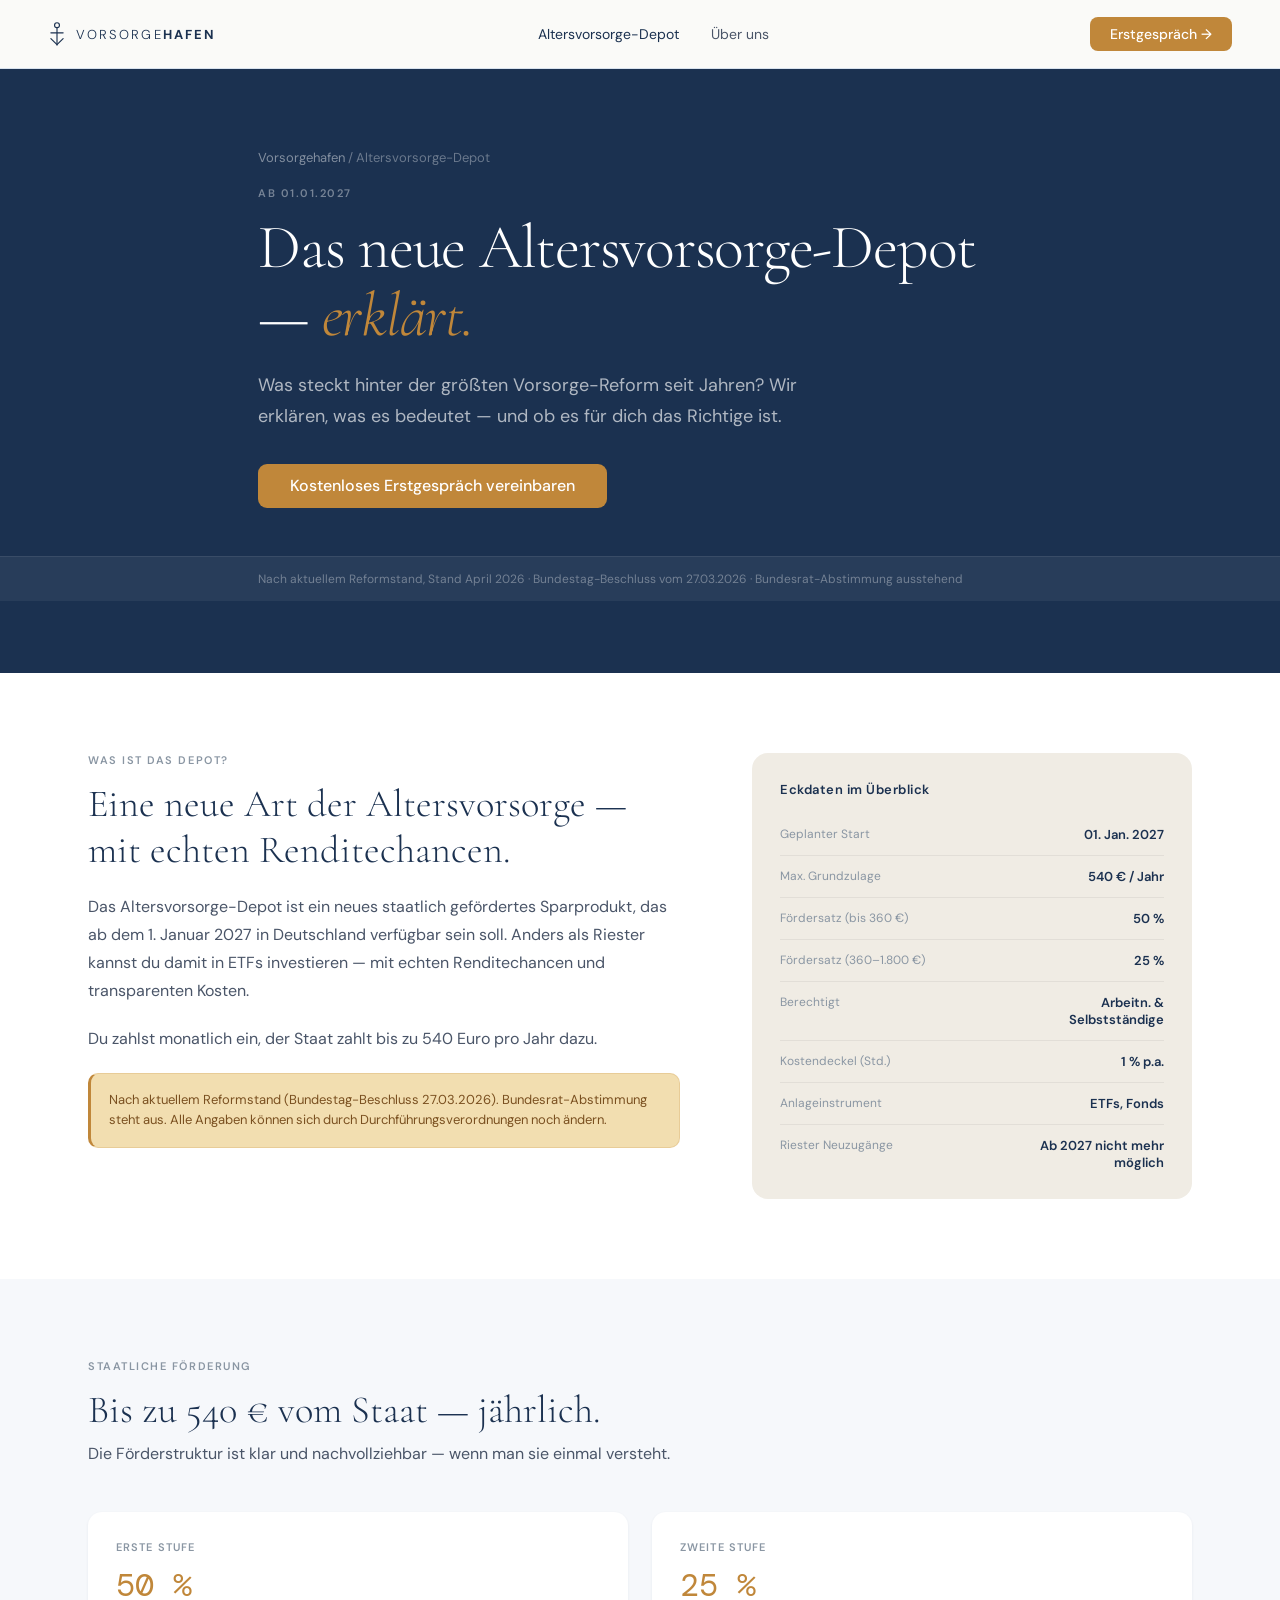
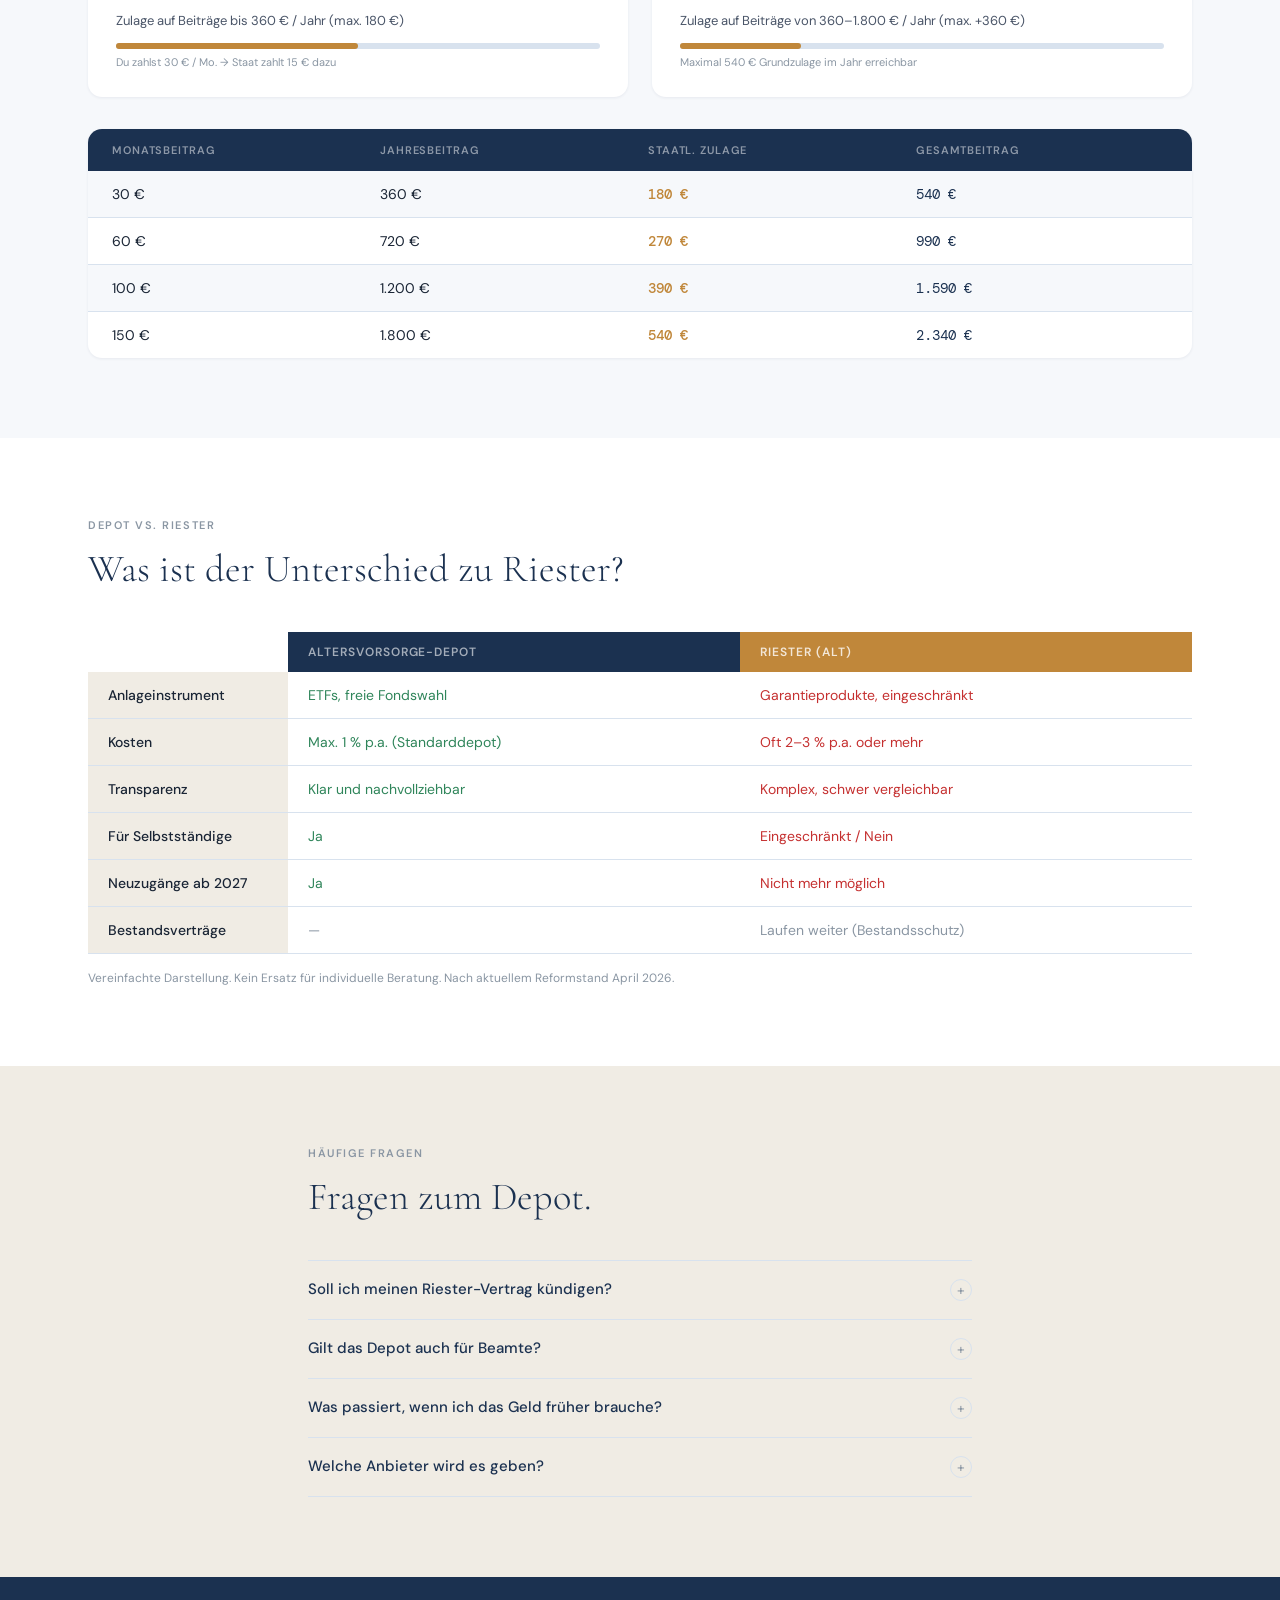
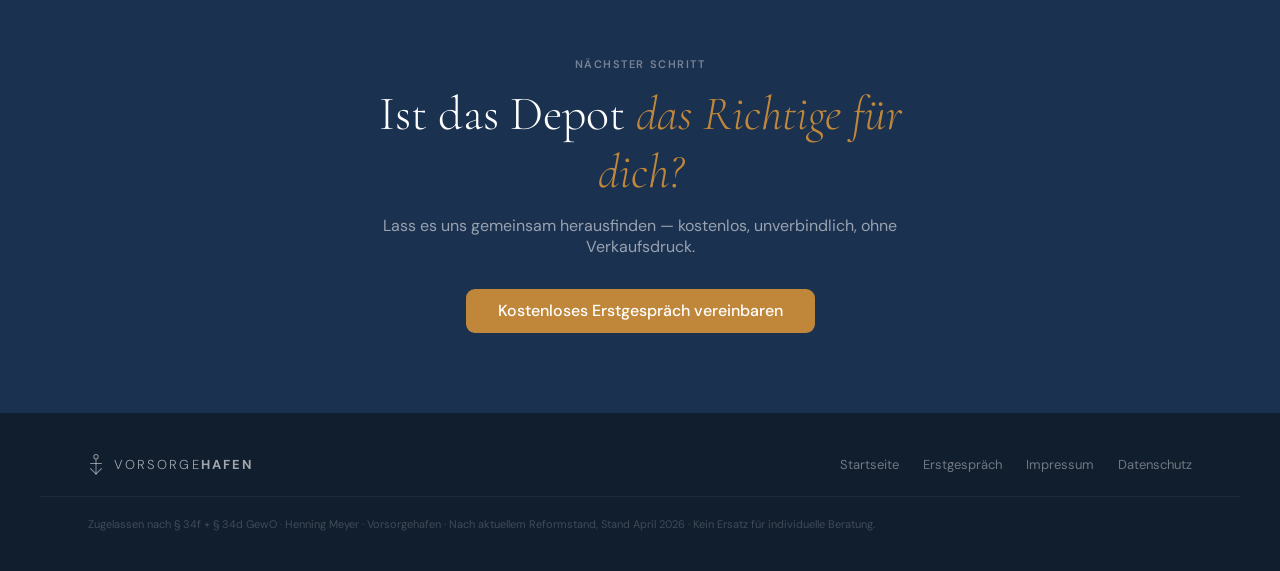
==== website/altersvorsorge-depot.html @ 46eb7537 "Initial commit: Vorsorgehafen Design System & Website Enthält Design Tokens (CSS), Marken-Assets, st" ====
<!DOCTYPE html>
<html lang="de">
<head>
<meta charset="UTF-8">
<meta name="viewport" content="width=device-width, initial-scale=1.0">
<title>Das Altersvorsorge-Depot erklärt — Vorsorgehafen</title>
<link rel="preconnect" href="https://fonts.googleapis.com">
<link href="https://fonts.googleapis.com/css2?family=Cormorant+Garamond:ital,wght@0,300;0,400;0,500;1,300;1,400&family=DM+Sans:wght@300;400;500;600&family=DM+Mono:wght@400;500&display=swap" rel="stylesheet">
<style>
:root {
  --navy:#1B3150; --navy-mid:#24456B; --amber:#C0873A; --amber-dark:#9A6A28;
  --amber-light:#F2DEB0; --nebel:#F6F8FB; --sand:#F0ECE4; --cream:#FAFAF8;
  --white:#FFFFFF; --border:#D8E2EE; --watt:#D6E4F0; --watt-lt:#EBF4FB;
  --fg1:#1A2535; --fg2:#4A5568; --fg3:#8A96A3;
  --success:#2F855A; --success-lt:#C6F6D5;
  --serif:'Cormorant Garamond',Georgia,serif;
  --sans:'DM Sans',system-ui,sans-serif;
  --mono:'DM Mono',monospace;
  --ease:cubic-bezier(0.25,0.46,0.45,0.94);
}
*,*::before,*::after{box-sizing:border-box;margin:0;padding:0;}
html{scroll-behavior:smooth;}
body{font-family:var(--sans);color:var(--fg1);background:var(--cream);-webkit-font-smoothing:antialiased;}
a{color:inherit;text-decoration:none;}
.logo{display:flex;align-items:center;gap:10px;color:var(--navy);flex-shrink:0;}
.logo-text{font-family:var(--sans);font-size:13px;letter-spacing:0.16em;text-transform:uppercase;color:var(--navy);line-height:1;}
.logo-light{font-weight:300;}.logo-bold{font-weight:700;}
nav{position:sticky;top:0;z-index:100;background:rgba(250,250,248,0.93);backdrop-filter:blur(12px);border-bottom:1px solid var(--border);padding:0 48px;}
.nav-inner{max-width:1200px;margin:0 auto;height:68px;display:flex;align-items:center;justify-content:space-between;}
.nav-links{display:flex;align-items:center;gap:32px;}
.nav-links a{font-size:14px;color:var(--fg2);transition:color 200ms;}
.nav-links a:hover,.nav-links a.active{color:var(--navy);}
.btn{display:inline-flex;align-items:center;gap:7px;font-family:var(--sans);font-weight:500;border-radius:8px;border:none;cursor:pointer;transition:all 200ms;line-height:1;text-decoration:none;}
.btn-amber{background:var(--amber);color:white;padding:10px 20px;font-size:14px;}
.btn-amber:hover{background:var(--amber-dark);}
.btn-navy{background:var(--navy);color:white;padding:12px 28px;font-size:15px;}
.btn-navy:hover{background:var(--navy-mid);}
.btn-lg{padding:14px 32px;font-size:16px;border-radius:9px;}
.container{max-width:1200px;margin:0 auto;padding:0 48px;}
.section-label{font-size:11px;font-weight:600;letter-spacing:0.14em;text-transform:uppercase;color:var(--fg3);margin-bottom:14px;}
.section-label.on-dark{color:rgba(255,255,255,0.4);}

/* ── HERO ── */
.page-hero{background:var(--navy);padding:80px 0 72px;}
.page-hero .container{max-width:860px;}
.page-hero .breadcrumb{font-size:13px;color:rgba(255,255,255,0.35);margin-bottom:20px;}
.page-hero .breadcrumb a{color:rgba(255,255,255,0.45);}
.page-hero h1{font-family:var(--serif);font-size:clamp(36px,5vw,62px);font-weight:300;line-height:1.1;letter-spacing:-0.02em;color:white;margin-bottom:20px;}
.page-hero h1 em{font-style:italic;color:var(--amber);}
.page-hero .lead{font-size:18px;line-height:1.7;color:rgba(255,255,255,0.65);max-width:600px;margin-bottom:32px;}
.disclaimer-bar{background:rgba(255,255,255,0.06);border-top:1px solid rgba(255,255,255,0.08);padding:14px 0;margin-top:48px;}
.disclaimer-bar .container{font-size:12px;color:rgba(255,255,255,0.35);}

/* ── WAS IST ── */
.was-ist{background:var(--white);padding:80px 0;}
.wi-inner{max-width:1200px;margin:0 auto;padding:0 48px;display:grid;grid-template-columns:1fr 440px;gap:72px;align-items:start;}
.wi-inner h2{font-family:var(--serif);font-size:clamp(28px,3vw,42px);font-weight:300;color:var(--navy);margin-bottom:20px;}
.wi-text{font-size:16px;line-height:1.75;color:var(--fg2);margin-bottom:20px;}

/* Info box */
.info-box{background:var(--amber-light);border:1px solid rgba(192,135,58,0.2);border-left:3px solid var(--amber);border-radius:10px;padding:16px 18px;font-size:13px;color:#7A5020;line-height:1.6;}

/* Sidebar card */
.sidebar-card{background:var(--sand);border-radius:16px;padding:28px;}
.sc-title{font-size:13px;font-weight:600;color:var(--navy);margin-bottom:16px;letter-spacing:0.04em;}
.sc-row{display:flex;justify-content:space-between;align-items:flex-start;padding:12px 0;border-bottom:1px solid rgba(0,0,0,0.06);}
.sc-row:last-child{border-bottom:none;padding-bottom:0;}
.sc-key{font-size:12px;color:var(--fg3);}
.sc-val{font-size:13px;font-weight:600;color:var(--navy);text-align:right;max-width:160px;}

/* ── FÖRDERUNG ── */
.foerderung{background:var(--nebel);padding:80px 0;}
.foe-inner{max-width:1200px;margin:0 auto;padding:0 48px;}
.foe-inner h2{font-family:var(--serif);font-size:clamp(28px,3vw,42px);font-weight:300;color:var(--navy);margin-bottom:10px;}
.foe-sub{font-size:16px;color:var(--fg2);margin-bottom:48px;}
.foe-grid{display:grid;grid-template-columns:1fr 1fr;gap:24px;margin-bottom:32px;}
.foe-card{background:white;border-radius:14px;padding:28px;box-shadow:0 1px 3px rgba(27,49,80,0.07);}
.foe-card-top{font-size:11px;font-weight:600;letter-spacing:0.1em;text-transform:uppercase;color:var(--fg3);margin-bottom:10px;}
.foe-card-amount{font-family:var(--mono);font-size:32px;color:var(--amber);margin-bottom:6px;}
.foe-card-label{font-size:13px;color:var(--fg2);margin-bottom:14px;}
.foe-bar-bg{height:6px;background:var(--border);border-radius:999px;margin-bottom:6px;}
.foe-bar-fill{height:100%;border-radius:999px;background:var(--amber);}
.foe-bar-label{font-size:11px;color:var(--fg3);}

/* Example table */
.example-table{background:white;border-radius:14px;overflow:hidden;box-shadow:0 1px 3px rgba(27,49,80,0.07);}
.et-head{display:grid;grid-template-columns:1fr 1fr 1fr 1fr;background:var(--navy);padding:14px 24px;gap:16px;}
.et-head span{font-size:11px;font-weight:600;letter-spacing:0.08em;text-transform:uppercase;color:rgba(255,255,255,0.5);}
.et-row{display:grid;grid-template-columns:1fr 1fr 1fr 1fr;padding:14px 24px;gap:16px;border-bottom:1px solid var(--border);}
.et-row:last-child{border-bottom:none;}
.et-row:nth-child(even){background:var(--nebel);}
.et-row span{font-size:14px;color:var(--fg1);}
.et-row span.mono{font-family:var(--mono);color:var(--navy);}
.et-row span.amber{font-family:var(--mono);color:var(--amber);font-weight:500;}

/* ── VERGLEICH RIESTER ── */
.vergleich{background:var(--white);padding:80px 0;}
.ver-inner{max-width:1200px;margin:0 auto;padding:0 48px;}
.ver-inner h2{font-family:var(--serif);font-size:clamp(28px,3vw,42px);font-weight:300;color:var(--navy);margin-bottom:40px;}
.ver-table{display:grid;grid-template-columns:200px 1fr 1fr;gap:0;}
.ver-head{font-size:12px;font-weight:600;letter-spacing:0.08em;text-transform:uppercase;padding:12px 20px;background:var(--navy);color:rgba(255,255,255,0.6);}
.ver-head:first-child{background:transparent;}
.ver-head.amber{background:var(--amber);color:rgba(255,255,255,0.8);}
.ver-cell{padding:14px 20px;border-bottom:1px solid var(--border);font-size:14px;color:var(--fg2);display:flex;align-items:center;}
.ver-cell.label{font-weight:500;color:var(--fg1);background:var(--sand);}
.ver-cell.good{color:var(--success);}
.ver-cell.neutral{color:var(--fg3);}
.ver-cell.bad{color:#C53030;}

/* ── FAQ ── */
.faq{background:var(--sand);padding:80px 0;}
.faq-inner{max-width:760px;margin:0 auto;padding:0 48px;}
.faq-inner h2{font-family:var(--serif);font-size:clamp(28px,3vw,42px);font-weight:300;color:var(--navy);margin-bottom:40px;}
.faq-list{display:flex;flex-direction:column;border-top:1px solid var(--border);}
.faq-item{border-bottom:1px solid var(--border);}
.faq-q{display:flex;justify-content:space-between;align-items:center;padding:18px 0;cursor:pointer;gap:16px;}
.faq-q span{font-size:15px;font-weight:500;color:var(--navy);line-height:1.4;}
.faq-icon{width:22px;height:22px;border-radius:50%;border:1.5px solid var(--border);flex-shrink:0;display:flex;align-items:center;justify-content:center;transition:all 200ms;color:var(--fg3);font-size:14px;}
.faq-item.open .faq-icon{background:var(--navy);border-color:var(--navy);color:white;transform:rotate(45deg);}
.faq-a{overflow:hidden;max-height:0;transition:max-height 350ms var(--ease);}
.faq-a-inner{padding-bottom:18px;font-size:14px;line-height:1.7;color:var(--fg2);}
.faq-item.open .faq-a{max-height:300px;}

/* ── CTA ── */
.cta-section{background:var(--navy);padding:80px 0;text-align:center;}
.cta-section h2{font-family:var(--serif);font-size:clamp(28px,4vw,48px);font-weight:300;color:white;margin-bottom:14px;}
.cta-section h2 em{font-style:italic;color:var(--amber);}
.cta-section p{font-size:16px;color:rgba(255,255,255,0.55);margin-bottom:32px;}

/* ── FOOTER ── */
footer{background:#111E2E;padding:40px 0;}
.footer-inner{max-width:1200px;margin:0 auto;padding:0 48px;display:flex;justify-content:space-between;align-items:center;}
.footer-links{display:flex;gap:24px;}
.footer-links a{font-size:13px;color:rgba(255,255,255,0.4);transition:color 200ms;}
.footer-links a:hover{color:rgba(255,255,255,0.7);}
.footer-legal{font-size:11px;color:rgba(255,255,255,0.2);margin-top:20px;border-top:1px solid rgba(255,255,255,0.06);padding-top:20px;max-width:1200px;margin:20px auto 0;padding-left:48px;padding-right:48px;}
</style>
</head>
<body>

<nav>
  <div class="nav-inner">
    <a href="index.html" class="logo">
      <svg width="18" height="26" viewBox="0 0 22 34" fill="none">
        <circle cx="11" cy="5.5" r="3.2" stroke="currentColor" stroke-width="1.5"/>
        <line x1="11" y1="8.7" x2="11" y2="32" stroke="currentColor" stroke-width="1.5"/>
        <path d="M3 23 L11 31 L19 23" stroke="currentColor" stroke-width="1.5" stroke-linecap="round" stroke-linejoin="round"/>
        <line x1="3" y1="15.5" x2="19" y2="15.5" stroke="currentColor" stroke-width="1.5" stroke-linecap="round"/>
      </svg>
      <span class="logo-text"><span class="logo-light">Vorsorge</span><span class="logo-bold">hafen</span></span>
    </a>
    <div class="nav-links">
      <a href="altersvorsorge-depot.html" class="active">Altersvorsorge-Depot</a>
      <a href="#">Über uns</a>
    </div>
    <a href="erstgespraech.html" class="btn btn-amber">Erstgespräch →</a>
  </div>
</nav>

<section class="page-hero">
  <div class="container">
    <div class="breadcrumb"><a href="index.html">Vorsorgehafen</a> / Altersvorsorge-Depot</div>
    <div class="section-label on-dark">Ab 01.01.2027</div>
    <h1>Das neue Altersvorsorge-Depot — <em>erklärt.</em></h1>
    <p class="lead">Was steckt hinter der größten Vorsorge-Reform seit Jahren? Wir erklären, was es bedeutet — und ob es für dich das Richtige ist.</p>
    <a href="erstgespraech.html" class="btn btn-amber btn-lg">Kostenloses Erstgespräch vereinbaren</a>
  </div>
  <div class="disclaimer-bar">
    <div class="container">Nach aktuellem Reformstand, Stand April 2026 · Bundestag-Beschluss vom 27.03.2026 · Bundesrat-Abstimmung ausstehend</div>
  </div>
</section>

<section class="was-ist">
  <div class="wi-inner">
    <div>
      <div class="section-label">Was ist das Depot?</div>
      <h2>Eine neue Art der Altersvorsorge — mit echten Renditechancen.</h2>
      <p class="wi-text">Das Altersvorsorge-Depot ist ein neues staatlich gefördertes Sparprodukt, das ab dem 1. Januar 2027 in Deutschland verfügbar sein soll. Anders als Riester kannst du damit in ETFs investieren — mit echten Renditechancen und transparenten Kosten.</p>
      <p class="wi-text">Du zahlst monatlich ein, der Staat zahlt bis zu 540 Euro pro Jahr dazu.</p>
      <div class="info-box">Nach aktuellem Reformstand (Bundestag-Beschluss 27.03.2026). Bundesrat-Abstimmung steht aus. Alle Angaben können sich durch Durchführungsverordnungen noch ändern.</div>
    </div>
    <div>
      <div class="sidebar-card">
        <div class="sc-title">Eckdaten im Überblick</div>
        <div class="sc-row"><span class="sc-key">Geplanter Start</span><span class="sc-val">01. Jan. 2027</span></div>
        <div class="sc-row"><span class="sc-key">Max. Grundzulage</span><span class="sc-val">540 € / Jahr</span></div>
        <div class="sc-row"><span class="sc-key">Fördersatz (bis 360 €)</span><span class="sc-val">50 %</span></div>
        <div class="sc-row"><span class="sc-key">Fördersatz (360–1.800 €)</span><span class="sc-val">25 %</span></div>
        <div class="sc-row"><span class="sc-key">Berechtigt</span><span class="sc-val">Arbeitn. & Selbstständige</span></div>
        <div class="sc-row"><span class="sc-key">Kostendeckel (Std.)</span><span class="sc-val">1 % p.a.</span></div>
        <div class="sc-row"><span class="sc-key">Anlageinstrument</span><span class="sc-val">ETFs, Fonds</span></div>
        <div class="sc-row"><span class="sc-key">Riester Neuzugänge</span><span class="sc-val">Ab 2027 nicht mehr möglich</span></div>
      </div>
    </div>
  </div>
</section>

<section class="foerderung">
  <div class="foe-inner">
    <div class="section-label">Staatliche Förderung</div>
    <h2>Bis zu 540 € vom Staat — jährlich.</h2>
    <p class="foe-sub">Die Förderstruktur ist klar und nachvollziehbar — wenn man sie einmal versteht.</p>
    <div class="foe-grid">
      <div class="foe-card">
        <div class="foe-card-top">Erste Stufe</div>
        <div class="foe-card-amount">50 %</div>
        <div class="foe-card-label">Zulage auf Beiträge bis 360 € / Jahr (max. 180 €)</div>
        <div class="foe-bar-bg"><div class="foe-bar-fill" style="width:50%"></div></div>
        <div class="foe-bar-label">Du zahlst 30 € / Mo. → Staat zahlt 15 € dazu</div>
      </div>
      <div class="foe-card">
        <div class="foe-card-top">Zweite Stufe</div>
        <div class="foe-card-amount">25 %</div>
        <div class="foe-card-label">Zulage auf Beiträge von 360–1.800 € / Jahr (max. +360 €)</div>
        <div class="foe-bar-bg"><div class="foe-bar-fill" style="width:25%"></div></div>
        <div class="foe-bar-label">Maximal 540 € Grundzulage im Jahr erreichbar</div>
      </div>
    </div>

    <div class="example-table">
      <div class="et-head">
        <span>Monatsbeitrag</span><span>Jahresbeitrag</span><span>Staatl. Zulage</span><span>Gesamtbeitrag</span>
      </div>
      <div class="et-row"><span>30 €</span><span>360 €</span><span class="amber">180 €</span><span class="mono">540 €</span></div>
      <div class="et-row"><span>60 €</span><span>720 €</span><span class="amber">270 €</span><span class="mono">990 €</span></div>
      <div class="et-row"><span>100 €</span><span>1.200 €</span><span class="amber">390 €</span><span class="mono">1.590 €</span></div>
      <div class="et-row"><span>150 €</span><span>1.800 €</span><span class="amber">540 €</span><span class="mono">2.340 €</span></div>
    </div>
  </div>
</section>

<section class="vergleich">
  <div class="ver-inner">
    <div class="section-label">Depot vs. Riester</div>
    <h2>Was ist der Unterschied zu Riester?</h2>
    <div class="ver-table">
      <div class="ver-head"></div>
      <div class="ver-head">Altersvorsorge-Depot</div>
      <div class="ver-head amber">Riester (alt)</div>

      <div class="ver-cell label">Anlageinstrument</div>
      <div class="ver-cell good">ETFs, freie Fondswahl</div>
      <div class="ver-cell bad">Garantieprodukte, eingeschränkt</div>

      <div class="ver-cell label">Kosten</div>
      <div class="ver-cell good">Max. 1 % p.a. (Standarddepot)</div>
      <div class="ver-cell bad">Oft 2–3 % p.a. oder mehr</div>

      <div class="ver-cell label">Transparenz</div>
      <div class="ver-cell good">Klar und nachvollziehbar</div>
      <div class="ver-cell bad">Komplex, schwer vergleichbar</div>

      <div class="ver-cell label">Für Selbstständige</div>
      <div class="ver-cell good">Ja</div>
      <div class="ver-cell bad">Eingeschränkt / Nein</div>

      <div class="ver-cell label">Neuzugänge ab 2027</div>
      <div class="ver-cell good">Ja</div>
      <div class="ver-cell bad">Nicht mehr möglich</div>

      <div class="ver-cell label">Bestandsverträge</div>
      <div class="ver-cell neutral">—</div>
      <div class="ver-cell neutral">Laufen weiter (Bestandsschutz)</div>
    </div>
    <p style="margin-top:16px;font-size:12px;color:var(--fg3);">Vereinfachte Darstellung. Kein Ersatz für individuelle Beratung. Nach aktuellem Reformstand April 2026.</p>
  </div>
</section>

<section class="faq">
  <div class="faq-inner">
    <div class="section-label">Häufige Fragen</div>
    <h2>Fragen zum Depot.</h2>
    <div class="faq-list" id="faq">
      <div class="faq-item">
        <div class="faq-q"><span>Soll ich meinen Riester-Vertrag kündigen?</span><div class="faq-icon">+</div></div>
        <div class="faq-a"><div class="faq-a-inner">Kommt auf deinen Vertrag an. Für manche lohnt sich der Bestandsschutz, für andere ist ein Wechsel sinnvoll. Diese Frage lässt sich nicht pauschal beantworten — genau dafür ist das kostenlose Erstgespräch da.</div></div>
      </div>
      <div class="faq-item">
        <div class="faq-q"><span>Gilt das Depot auch für Beamte?</span><div class="faq-icon">+</div></div>
        <div class="faq-a"><div class="faq-a-inner">Die Förderberechtigung für Beamte ist nach aktuellem Reformstand noch nicht abschließend geklärt. Wir empfehlen, die Entwicklung zu verfolgen und sich individuell beraten zu lassen.</div></div>
      </div>
      <div class="faq-item">
        <div class="faq-q"><span>Was passiert, wenn ich das Geld früher brauche?</span><div class="faq-icon">+</div></div>
        <div class="faq-a"><div class="faq-a-inner">Das Depot ist für die Altersvorsorge konzipiert — eine vorzeitige Entnahme ist unter bestimmten Bedingungen möglich, führt aber in der Regel zu Rückforderung der staatlichen Zulagen. Die genauen Regelungen werden durch Durchführungsverordnungen festgelegt.</div></div>
      </div>
      <div class="faq-item">
        <div class="faq-q"><span>Welche Anbieter wird es geben?</span><div class="faq-icon">+</div></div>
        <div class="faq-a"><div class="faq-a-inner">Die konkreten Anbieter stehen noch nicht fest. Nach aktuellem Stand sollen Banken, Versicherungen und Fondsgesellschaften das Depot anbieten dürfen. Wir behalten den Markt im Blick und beraten dich zum richtigen Zeitpunkt.</div></div>
      </div>
    </div>
  </div>
</section>

<section class="cta-section">
  <div class="container" style="max-width:700px;text-align:center;">
    <div class="section-label on-dark">Nächster Schritt</div>
    <h2>Ist das Depot <em>das Richtige für dich?</em></h2>
    <p>Lass es uns gemeinsam herausfinden — kostenlos, unverbindlich, ohne Verkaufsdruck.</p>
    <a href="erstgespraech.html" class="btn btn-amber btn-lg">Kostenloses Erstgespräch vereinbaren</a>
  </div>
</section>

<footer>
  <div class="footer-inner">
    <a href="index.html" class="logo" style="color:rgba(255,255,255,0.6);">
      <svg width="16" height="23" viewBox="0 0 22 34" fill="none">
        <circle cx="11" cy="5.5" r="3.2" stroke="rgba(255,255,255,0.5)" stroke-width="1.5"/>
        <line x1="11" y1="8.7" x2="11" y2="32" stroke="rgba(255,255,255,0.5)" stroke-width="1.5"/>
        <path d="M3 23 L11 31 L19 23" stroke="rgba(255,255,255,0.5)" stroke-width="1.5" stroke-linecap="round" stroke-linejoin="round"/>
        <line x1="3" y1="15.5" x2="19" y2="15.5" stroke="rgba(255,255,255,0.5)" stroke-width="1.5" stroke-linecap="round"/>
      </svg>
      <span class="logo-text" style="color:rgba(255,255,255,0.6);"><span class="logo-light">Vorsorge</span><span class="logo-bold">hafen</span></span>
    </a>
    <div class="footer-links">
      <a href="index.html">Startseite</a>
      <a href="erstgespraech.html">Erstgespräch</a>
      <a href="#">Impressum</a>
      <a href="#">Datenschutz</a>
    </div>
  </div>
  <div class="footer-legal">Zugelassen nach § 34f + § 34d GewO · Henning Meyer · Vorsorgehafen · Nach aktuellem Reformstand, Stand April 2026 · Kein Ersatz für individuelle Beratung.</div>
</footer>

<script>
document.getElementById('faq').addEventListener('click', e => {
  const item = e.target.closest('.faq-item');
  if (!item) return;
  const isOpen = item.classList.contains('open');
  document.querySelectorAll('.faq-item.open').forEach(i => i.classList.remove('open'));
  if (!isOpen) item.classList.add('open');
});
</script>
</body>
</html>
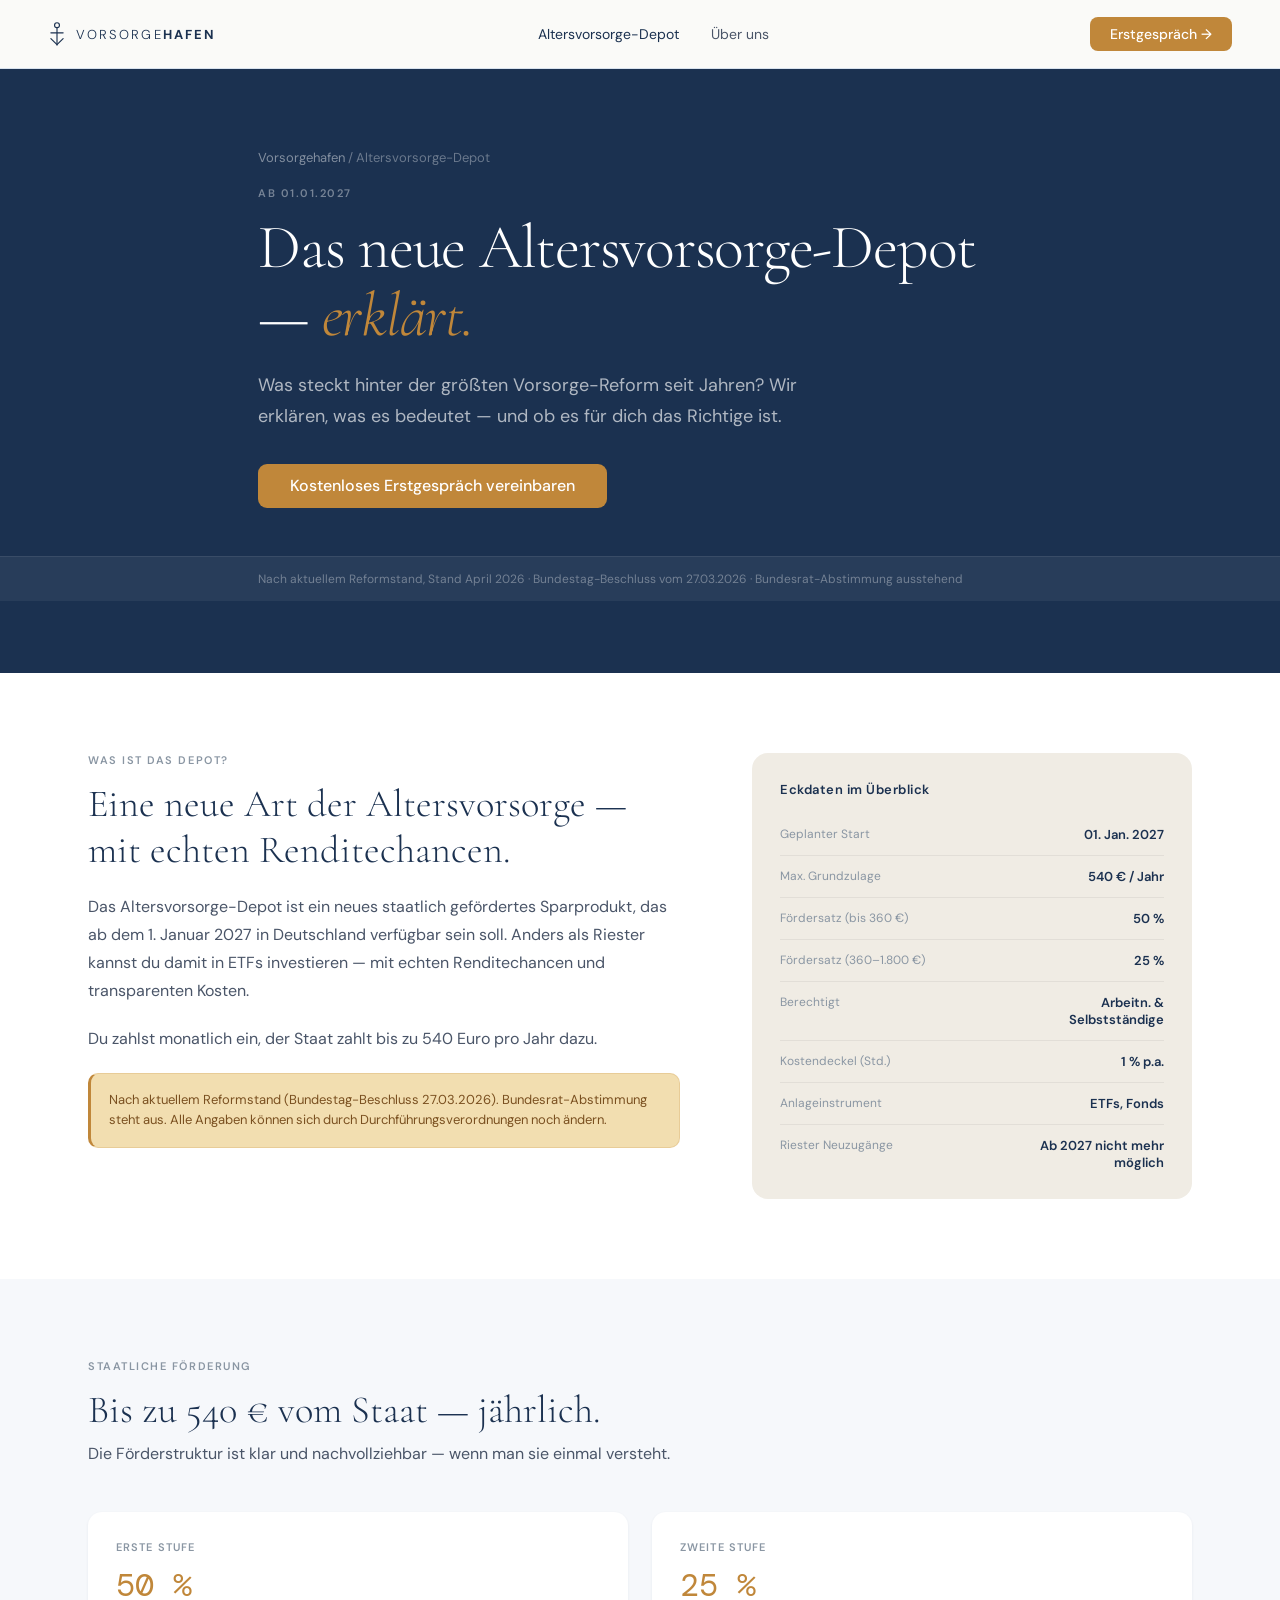
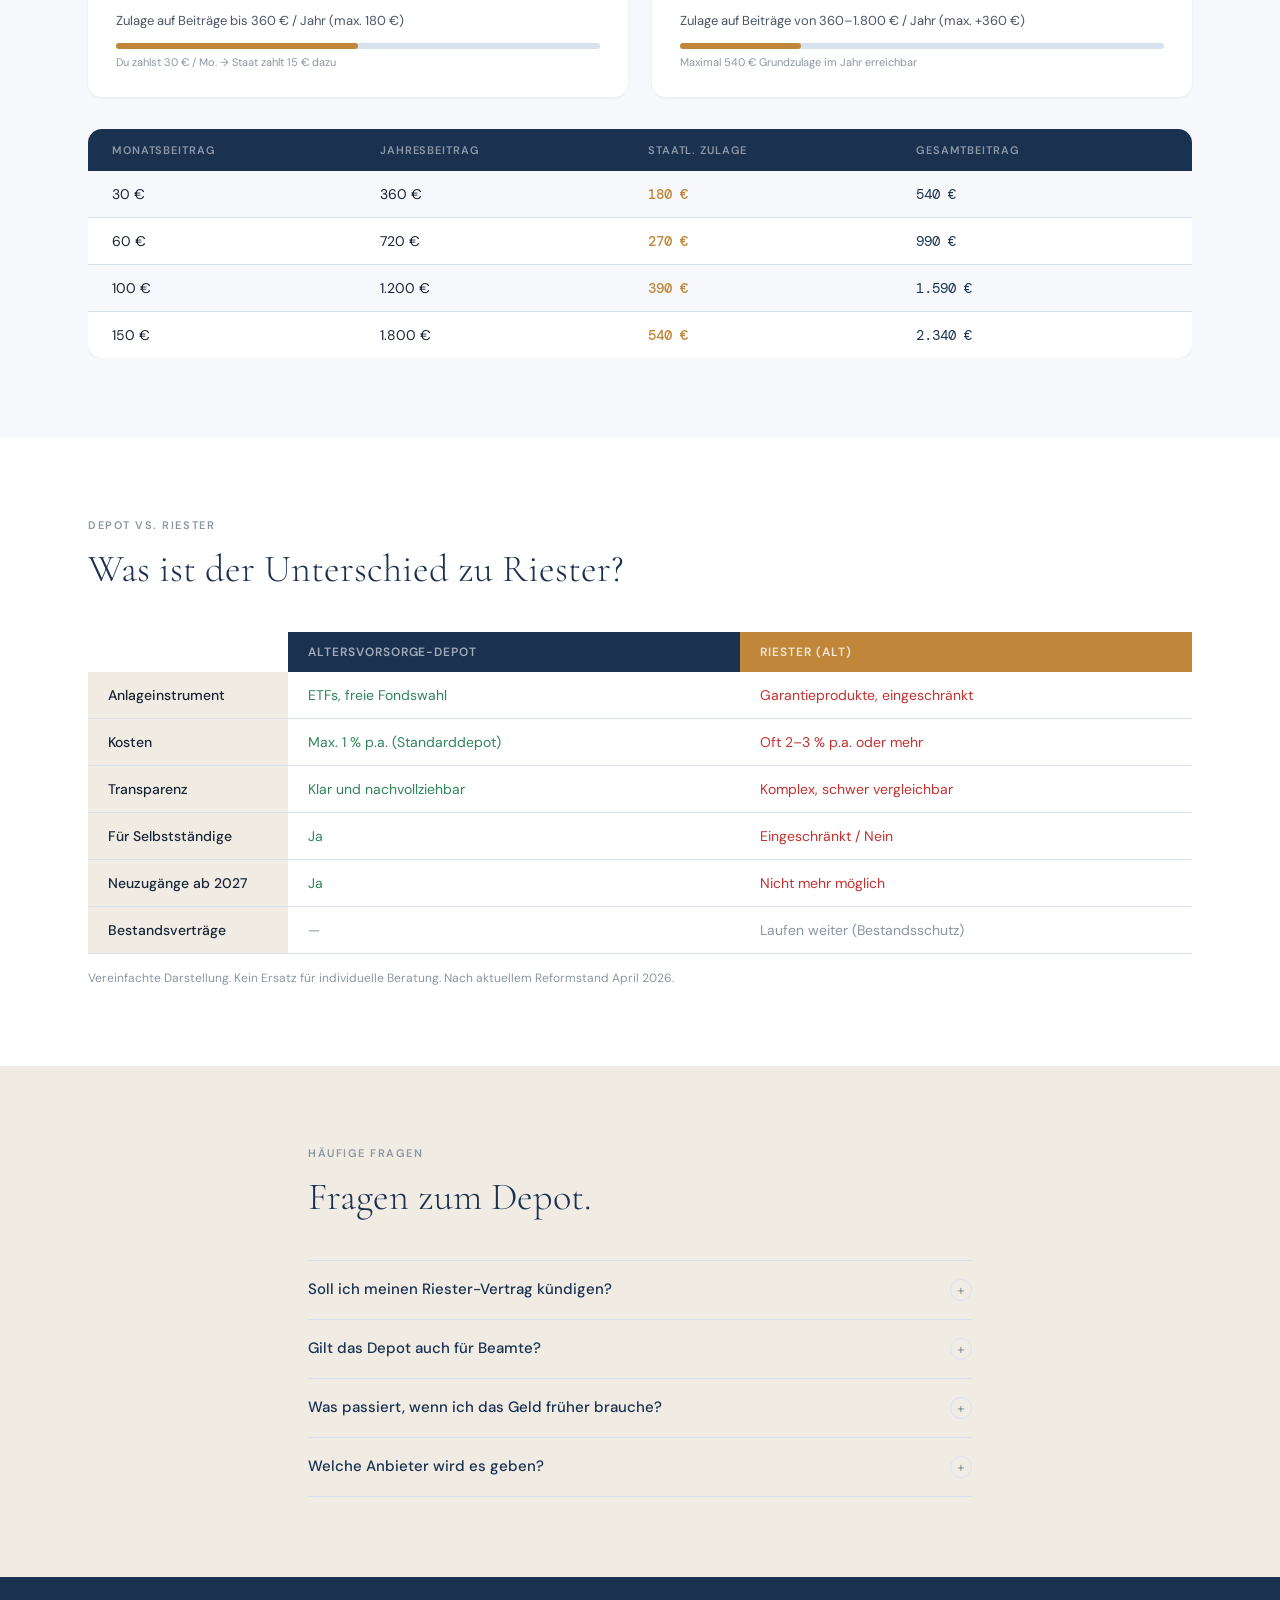
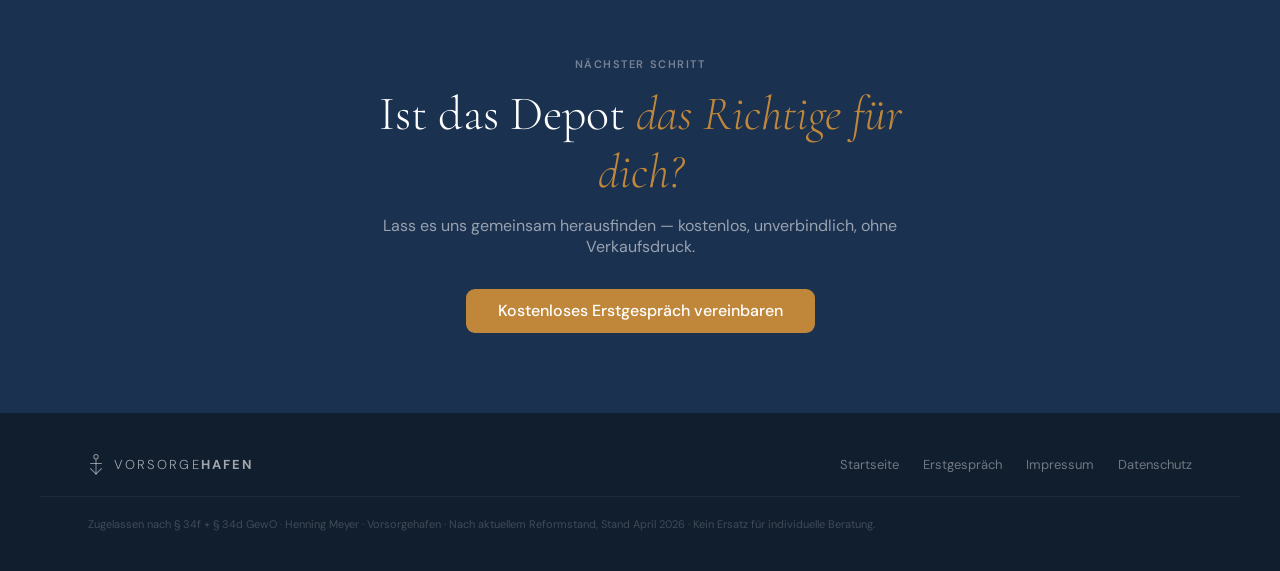
==== commit 66e95344: "Add mobile responsive CSS to altersvorsorge-depot and erstgespraech pages Co-Authored-By: Claude Son" ====
--- a/website/altersvorsorge-depot.html
+++ b/website/altersvorsorge-depot.html
@@ -134,6 +134,60 @@
 .footer-links a{font-size:13px;color:rgba(255,255,255,0.4);transition:color 200ms;}
 .footer-links a:hover{color:rgba(255,255,255,0.7);}
 .footer-legal{font-size:11px;color:rgba(255,255,255,0.2);margin-top:20px;border-top:1px solid rgba(255,255,255,0.06);padding-top:20px;max-width:1200px;margin:20px auto 0;padding-left:48px;padding-right:48px;}
+
+/* ── SCROLL WRAPPER FOR TABLES ── */
+.table-scroll{overflow-x:auto;-webkit-overflow-scrolling:touch;}
+
+/* ══════════════════════════════════════════
+   MOBILE RESPONSIVE
+   ══════════════════════════════════════════ */
+@media (max-width: 768px) {
+  nav { padding: 0 20px; }
+  .nav-links { display: none; }
+  .btn-amber { padding: 9px 14px; font-size: 13px; }
+
+  .page-hero { padding: 48px 0 36px; }
+  .page-hero .container { padding: 0 20px; }
+  .page-hero h1 { font-size: 30px; }
+  .page-hero .lead { font-size: 15px; margin-bottom: 24px; }
+  .btn-lg { padding: 13px 24px; font-size: 15px; }
+  .disclaimer-bar .container { padding: 0 20px; }
+
+  .was-ist { padding: 52px 0; }
+  .wi-inner { grid-template-columns: 1fr; gap: 28px; padding: 0 20px; }
+  .wi-inner h2 { font-size: 26px; }
+
+  .foerderung { padding: 52px 0; }
+  .foe-inner { padding: 0 20px; }
+  .foe-inner h2 { font-size: 26px; }
+  .foe-sub { font-size: 15px; margin-bottom: 28px; }
+  .foe-grid { grid-template-columns: 1fr; gap: 14px; margin-bottom: 20px; }
+  .example-table { min-width: 480px; }
+
+  .vergleich { padding: 52px 0; }
+  .ver-inner { padding: 0 20px; }
+  .ver-inner h2 { font-size: 26px; margin-bottom: 24px; }
+  .ver-table { min-width: 500px; }
+
+  .faq { padding: 52px 0; }
+  .faq-inner { padding: 0 20px; }
+  .faq-inner h2 { font-size: 26px; margin-bottom: 28px; }
+
+  .cta-section { padding: 52px 0; }
+  .cta-section .container { padding: 0 20px; }
+  .cta-section h2 { font-size: 26px; }
+  .cta-section p { font-size: 15px; }
+
+  footer { padding: 28px 0; }
+  .footer-inner { padding: 0 20px; flex-direction: column; gap: 20px; text-align: center; }
+  .footer-links { flex-wrap: wrap; justify-content: center; gap: 16px; }
+  .footer-legal { padding: 16px 20px 0; }
+}
+
+@media (max-width: 480px) {
+  .page-hero h1 { font-size: 26px; }
+  .foe-card-amount { font-size: 26px; }
+}
 </style>
 </head>
 <body>
@@ -217,7 +271,7 @@
       </div>
     </div>
 
-    <div class="example-table">
+    <div class="table-scroll"><div class="example-table">
       <div class="et-head">
         <span>Monatsbeitrag</span><span>Jahresbeitrag</span><span>Staatl. Zulage</span><span>Gesamtbeitrag</span>
       </div>
@@ -225,7 +279,7 @@
       <div class="et-row"><span>60 €</span><span>720 €</span><span class="amber">270 €</span><span class="mono">990 €</span></div>
       <div class="et-row"><span>100 €</span><span>1.200 €</span><span class="amber">390 €</span><span class="mono">1.590 €</span></div>
       <div class="et-row"><span>150 €</span><span>1.800 €</span><span class="amber">540 €</span><span class="mono">2.340 €</span></div>
-    </div>
+    </div></div>
   </div>
 </section>
 
@@ -233,7 +287,7 @@
   <div class="ver-inner">
     <div class="section-label">Depot vs. Riester</div>
     <h2>Was ist der Unterschied zu Riester?</h2>
-    <div class="ver-table">
+    <div class="table-scroll"><div class="ver-table">
       <div class="ver-head"></div>
       <div class="ver-head">Altersvorsorge-Depot</div>
       <div class="ver-head amber">Riester (alt)</div>
@@ -261,7 +315,7 @@
       <div class="ver-cell label">Bestandsverträge</div>
       <div class="ver-cell neutral">—</div>
       <div class="ver-cell neutral">Laufen weiter (Bestandsschutz)</div>
-    </div>
+    </div></div>
     <p style="margin-top:16px;font-size:12px;color:var(--fg3);">Vereinfachte Darstellung. Kein Ersatz für individuelle Beratung. Nach aktuellem Reformstand April 2026.</p>
   </div>
 </section>
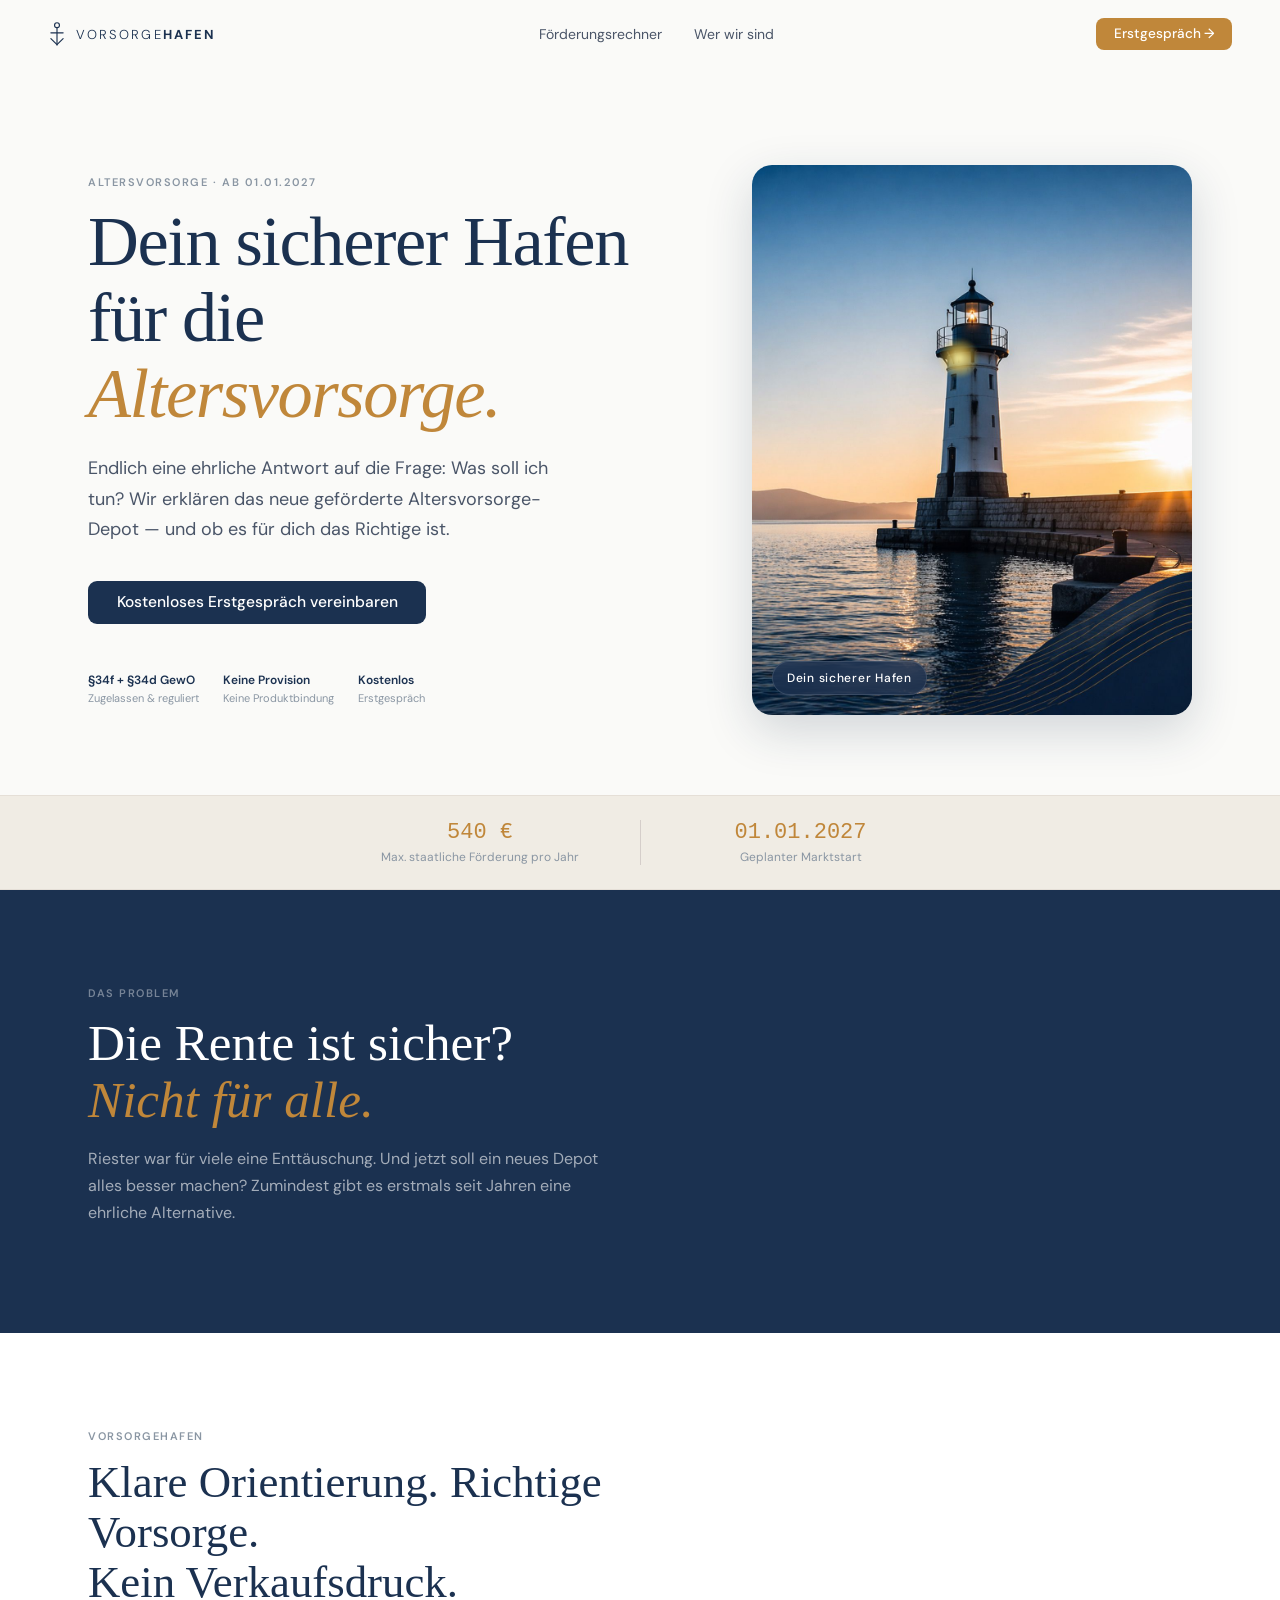
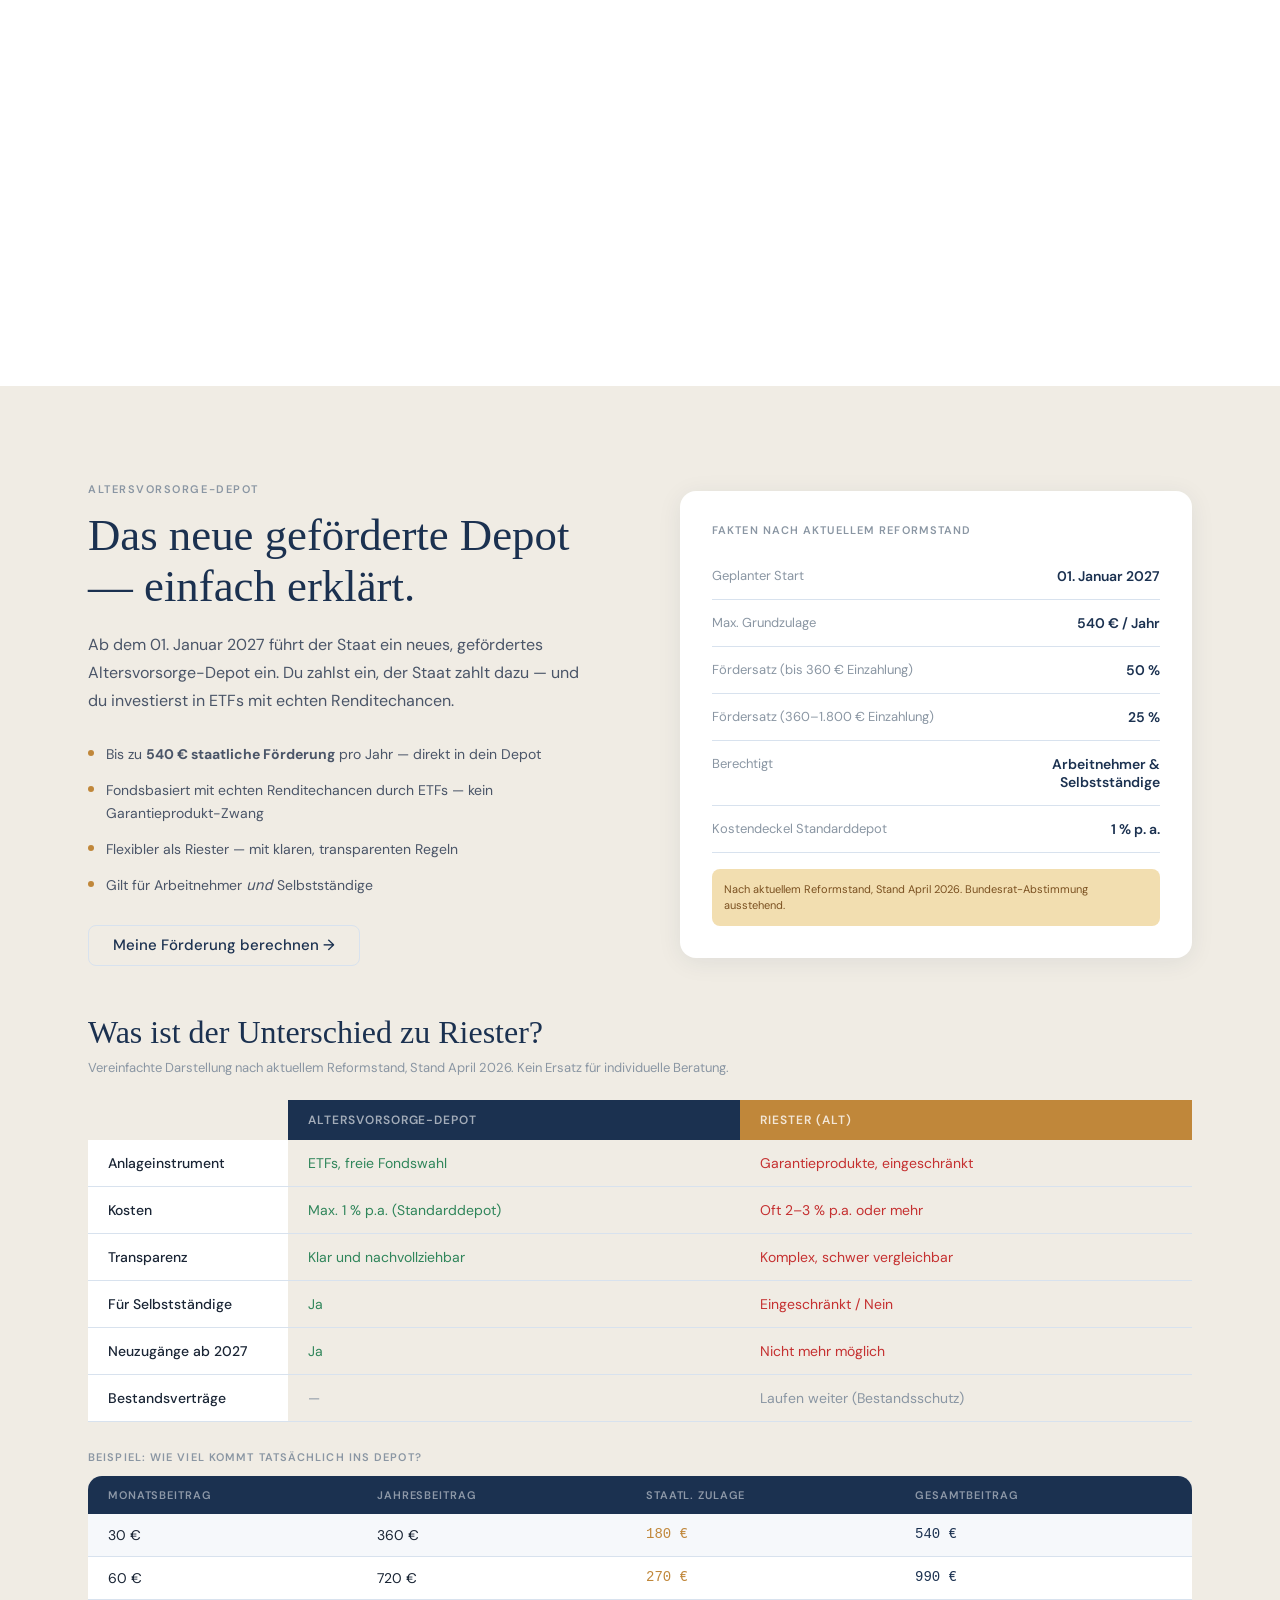
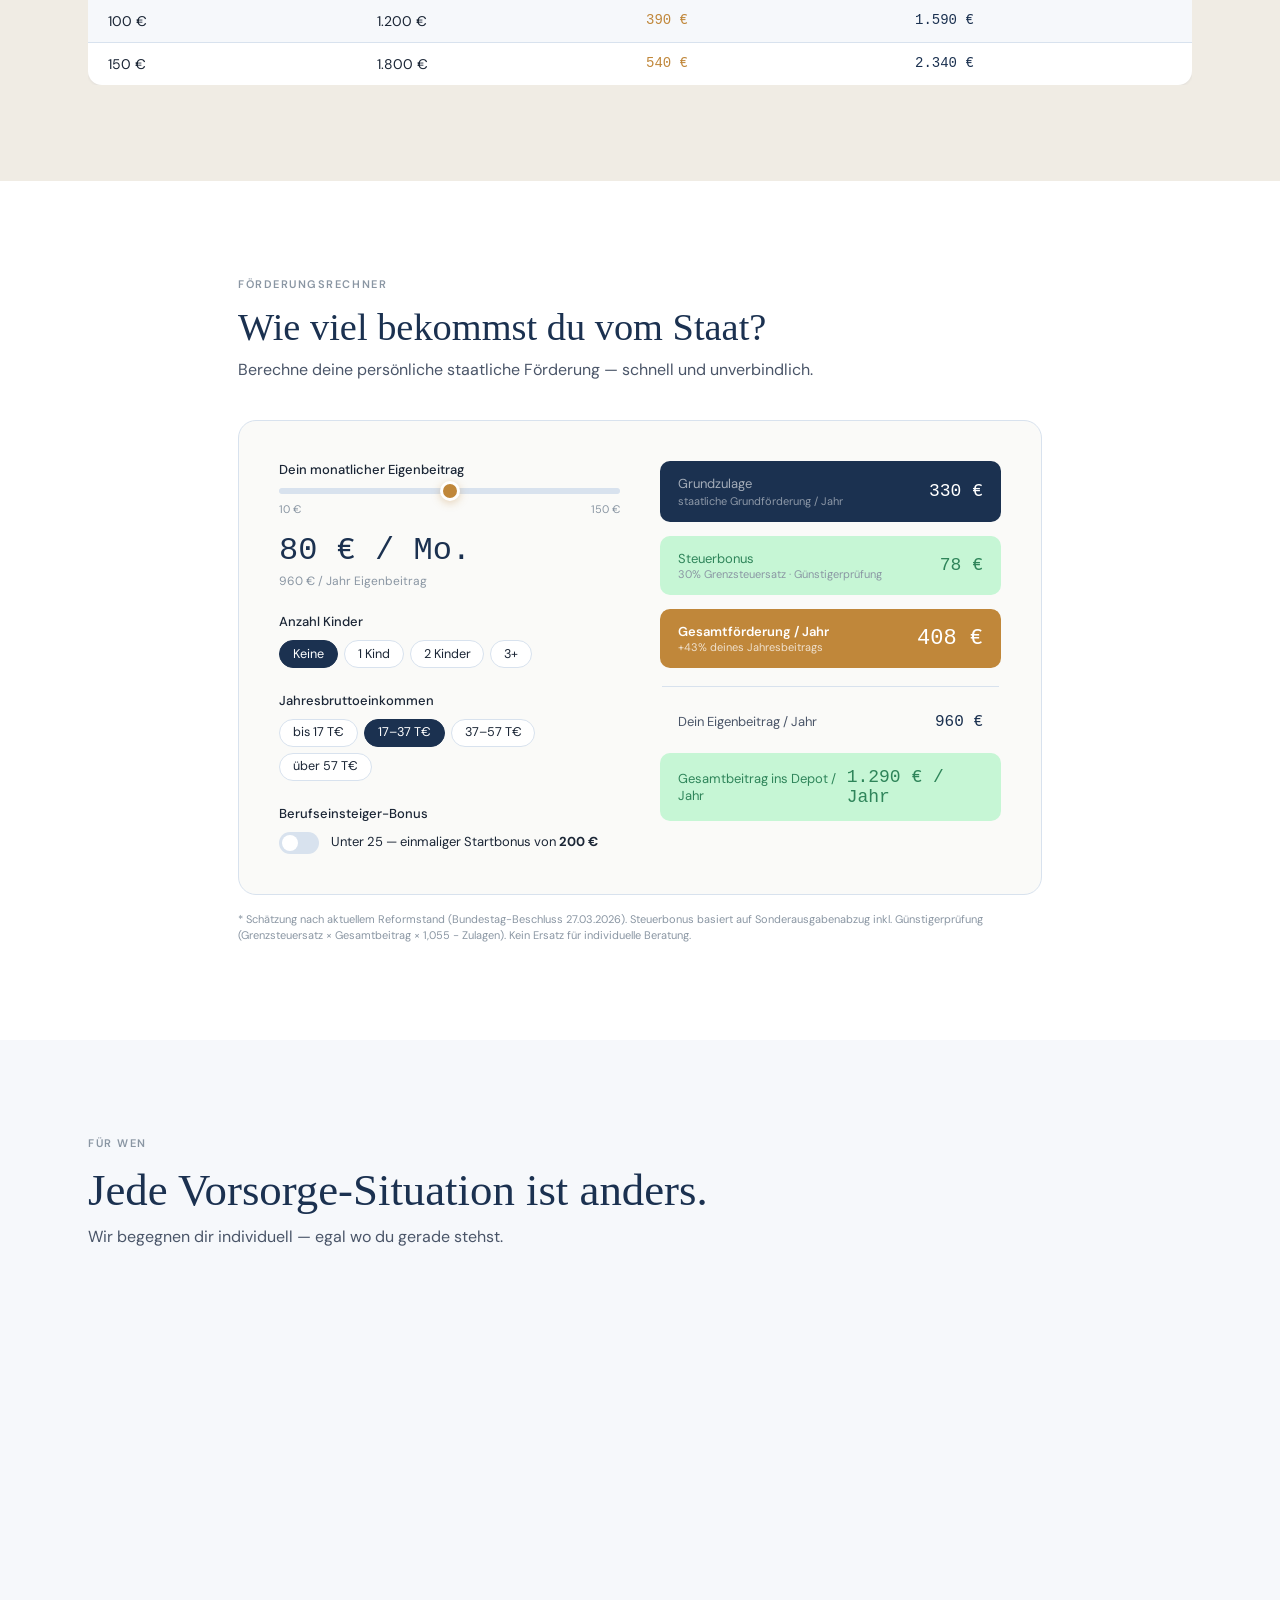
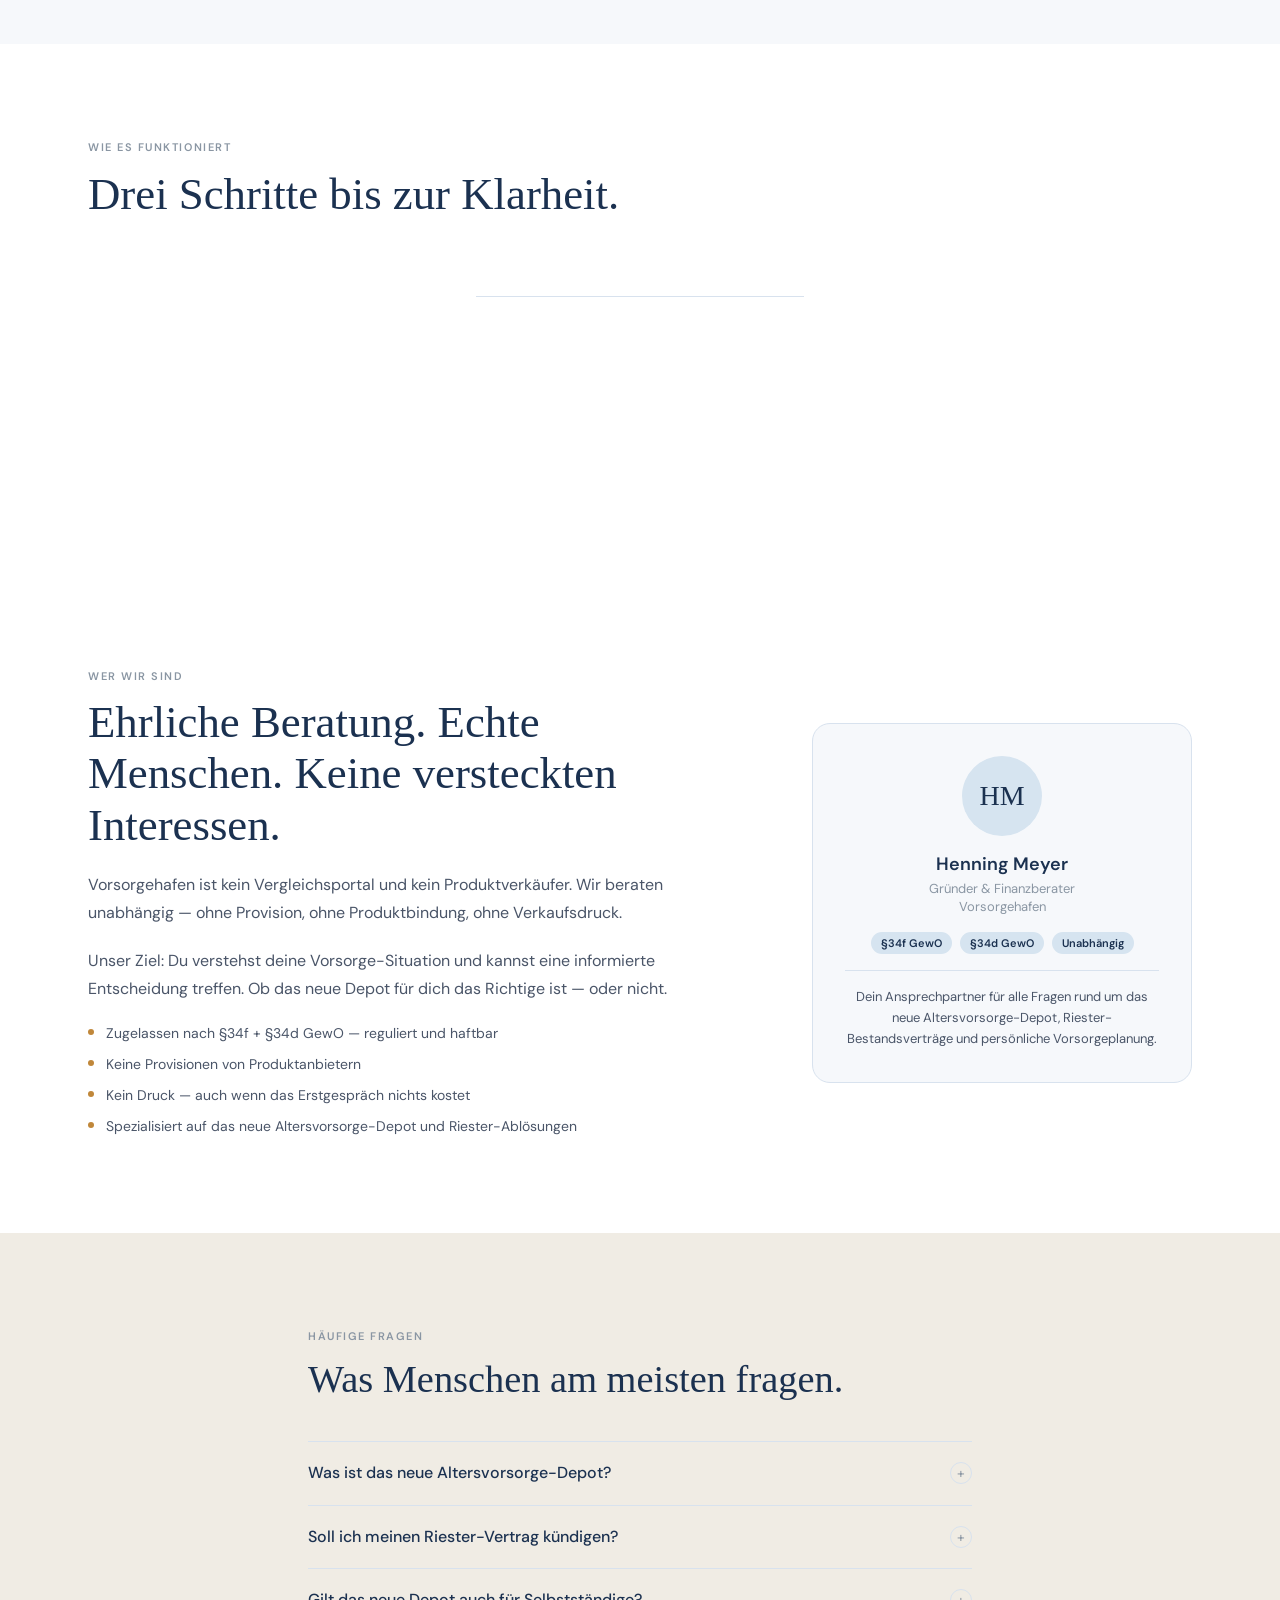
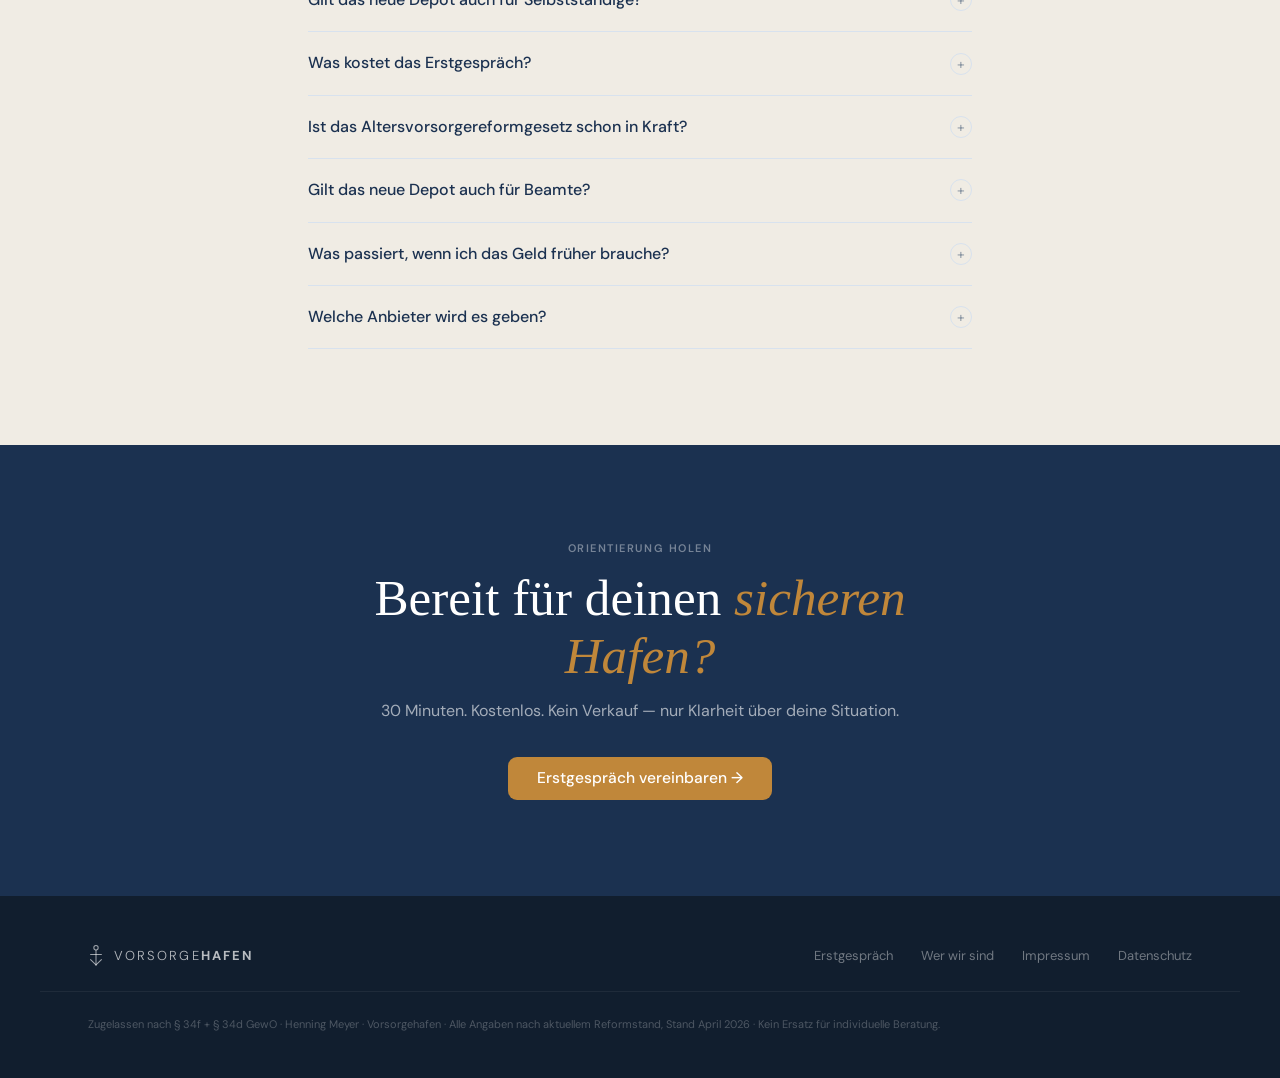
==== commit 70f0c613: "refactor: Website auf One-Pager-Struktur konsolidiert - Startseite: Riester-Vergleichstabelle + Beis" ====
--- a/website/altersvorsorge-depot.html
+++ b/website/altersvorsorge-depot.html
@@ -3,6 +3,7 @@
 <head>
 <meta charset="UTF-8">
 <meta name="viewport" content="width=device-width, initial-scale=1.0">
+<meta http-equiv="refresh" content="0; url=index.html#depot">
 <title>Das Altersvorsorge-Depot erklärt — Vorsorgehafen</title>
 <link rel="preconnect" href="https://fonts.googleapis.com">
 <link href="https://fonts.googleapis.com/css2?family=Cormorant+Garamond:ital,wght@0,300;0,400;0,500;1,300;1,400&family=DM+Sans:wght@300;400;500;600&family=DM+Mono:wght@400;500&display=swap" rel="stylesheet">
@@ -135,6 +136,14 @@
 .footer-links a:hover{color:rgba(255,255,255,0.7);}
 .footer-legal{font-size:11px;color:rgba(255,255,255,0.2);margin-top:20px;border-top:1px solid rgba(255,255,255,0.06);padding-top:20px;max-width:1200px;margin:20px auto 0;padding-left:48px;padding-right:48px;}
 
+/* ── HAMBURGER / MOBILE NAV ── */
+.nav-right { display: flex; align-items: center; gap: 10px; }
+.hamburger { display: none; flex-direction: column; justify-content: center; gap: 5px; background: none; border: none; cursor: pointer; padding: 6px 4px; flex-shrink: 0; }
+.hamburger span { display: block; width: 22px; height: 2px; background: var(--navy); border-radius: 2px; transition: transform 250ms ease, opacity 250ms ease; }
+.mobile-nav { display: none; flex-direction: column; background: rgba(250,250,248,0.97); backdrop-filter: blur(12px); border-top: 1px solid var(--border); padding: 4px 20px 12px; }
+.mobile-nav a { font-size: 16px; color: var(--fg1); padding: 14px 0; border-bottom: 1px solid var(--border); display: block; }
+.mobile-nav a:last-child { border-bottom: none; }
+
 /* ── SCROLL WRAPPER FOR TABLES ── */
 .table-scroll{overflow-x:auto;-webkit-overflow-scrolling:touch;}
 
@@ -144,6 +153,11 @@
 @media (max-width: 768px) {
   nav { padding: 0 20px; }
   .nav-links { display: none; }
+  .hamburger { display: flex; }
+  .mobile-nav.open { display: flex; }
+  nav.menu-open .hamburger span:nth-child(1) { transform: translateY(7px) rotate(45deg); }
+  nav.menu-open .hamburger span:nth-child(2) { opacity: 0; }
+  nav.menu-open .hamburger span:nth-child(3) { transform: translateY(-7px) rotate(-45deg); }
   .btn-amber { padding: 9px 14px; font-size: 13px; }
 
   .page-hero { padding: 48px 0 36px; }
@@ -207,7 +221,16 @@
       <a href="altersvorsorge-depot.html" class="active">Altersvorsorge-Depot</a>
       <a href="#">Über uns</a>
     </div>
-    <a href="erstgespraech.html" class="btn btn-amber">Erstgespräch →</a>
+    <div class="nav-right">
+      <button class="hamburger" id="hamburger" aria-label="Menü öffnen">
+        <span></span><span></span><span></span>
+      </button>
+      <a href="erstgespraech.html" class="btn btn-amber">Erstgespräch →</a>
+    </div>
+  </div>
+  <div class="mobile-nav" id="mobile-nav">
+    <a href="altersvorsorge-depot.html" class="active">Altersvorsorge-Depot</a>
+    <a href="#">Über uns</a>
   </div>
 </nav>
 
@@ -368,14 +391,32 @@
     <div class="footer-links">
       <a href="index.html">Startseite</a>
       <a href="erstgespraech.html">Erstgespräch</a>
-      <a href="#">Impressum</a>
-      <a href="#">Datenschutz</a>
+      <a href="impressum.html">Impressum</a>
+      <a href="datenschutz.html">Datenschutz</a>
     </div>
   </div>
   <div class="footer-legal">Zugelassen nach § 34f + § 34d GewO · Henning Meyer · Vorsorgehafen · Nach aktuellem Reformstand, Stand April 2026 · Kein Ersatz für individuelle Beratung.</div>
 </footer>
 
 <script>
+// ── Hamburger ──
+(function() {
+  const btn = document.getElementById('hamburger');
+  const menu = document.getElementById('mobile-nav');
+  const nav = document.querySelector('nav');
+  btn.addEventListener('click', () => {
+    const open = menu.classList.toggle('open');
+    nav.classList.toggle('menu-open', open);
+    btn.setAttribute('aria-label', open ? 'Menü schließen' : 'Menü öffnen');
+  });
+  menu.querySelectorAll('a').forEach(a => a.addEventListener('click', () => {
+    menu.classList.remove('open'); nav.classList.remove('menu-open');
+  }));
+  document.addEventListener('click', e => {
+    if (!e.target.closest('nav')) { menu.classList.remove('open'); nav.classList.remove('menu-open'); }
+  });
+})();
+
 document.getElementById('faq').addEventListener('click', e => {
   const item = e.target.closest('.faq-item');
   if (!item) return;
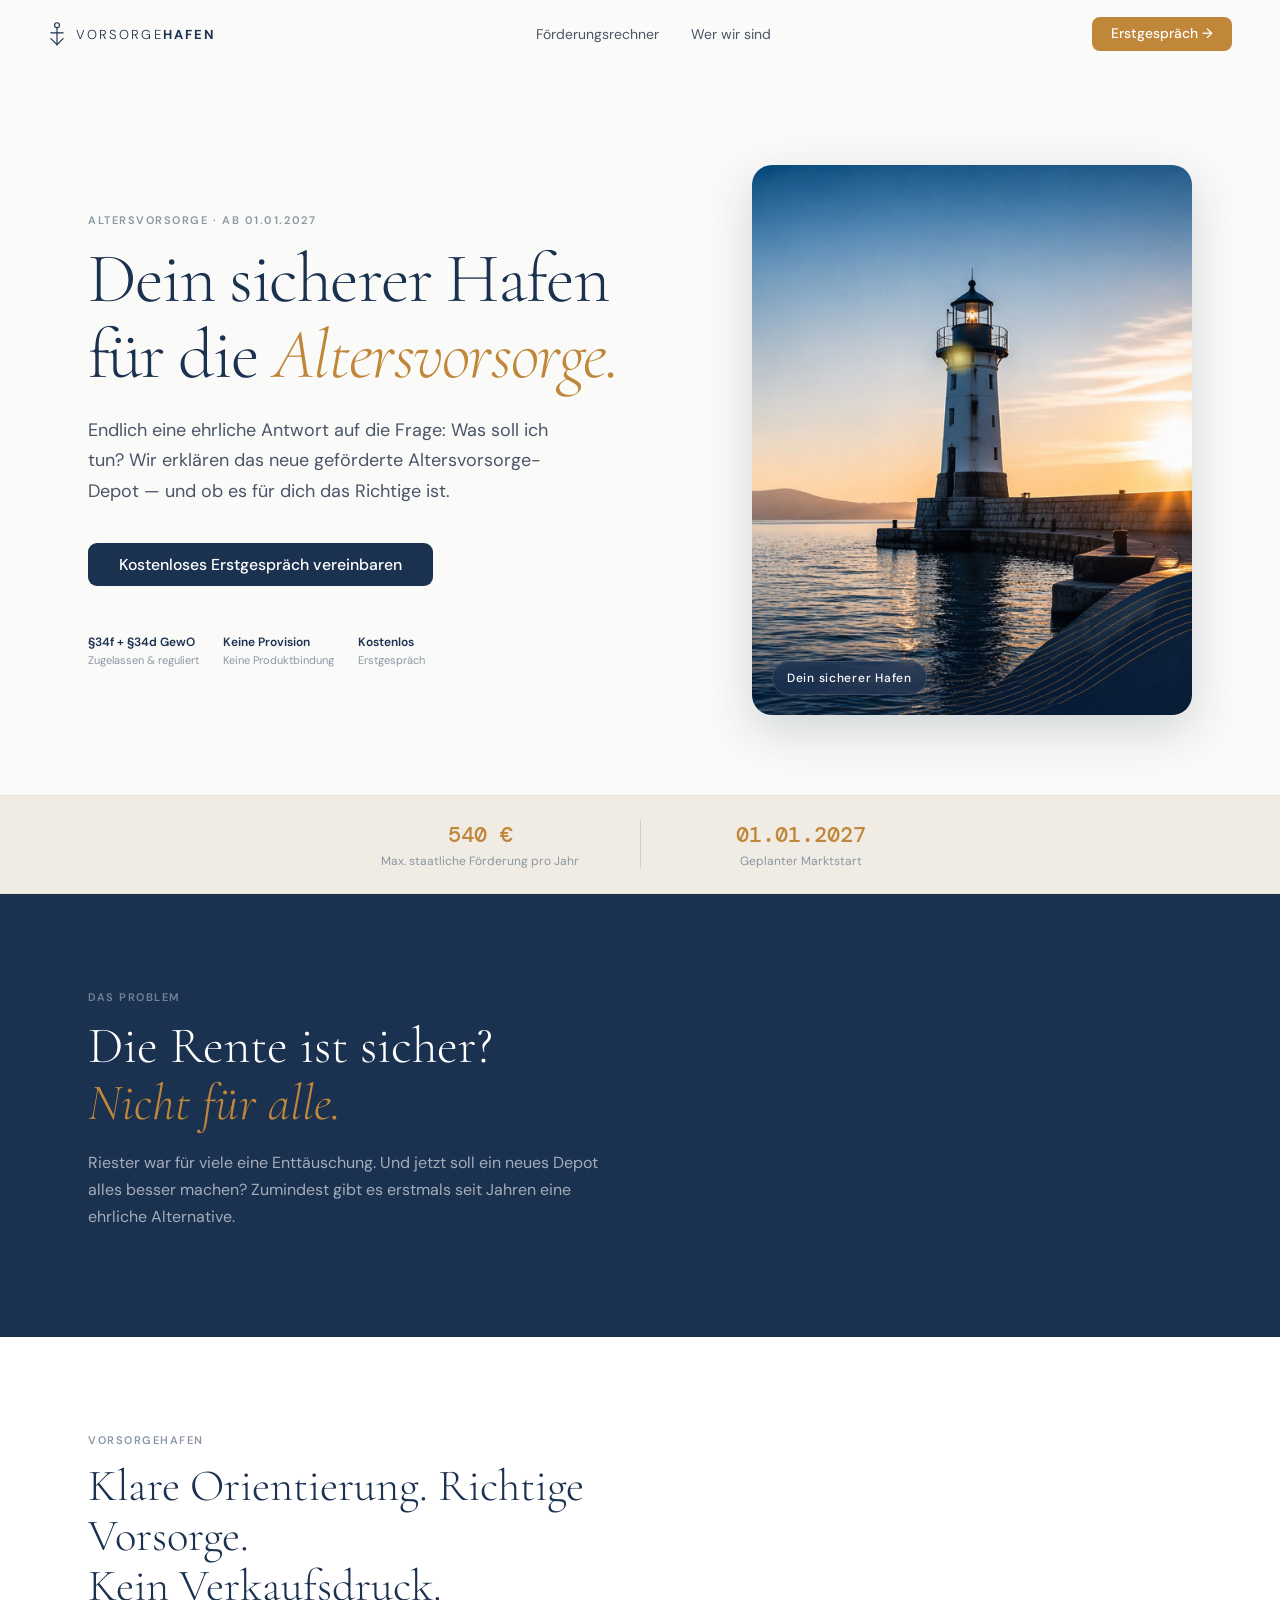
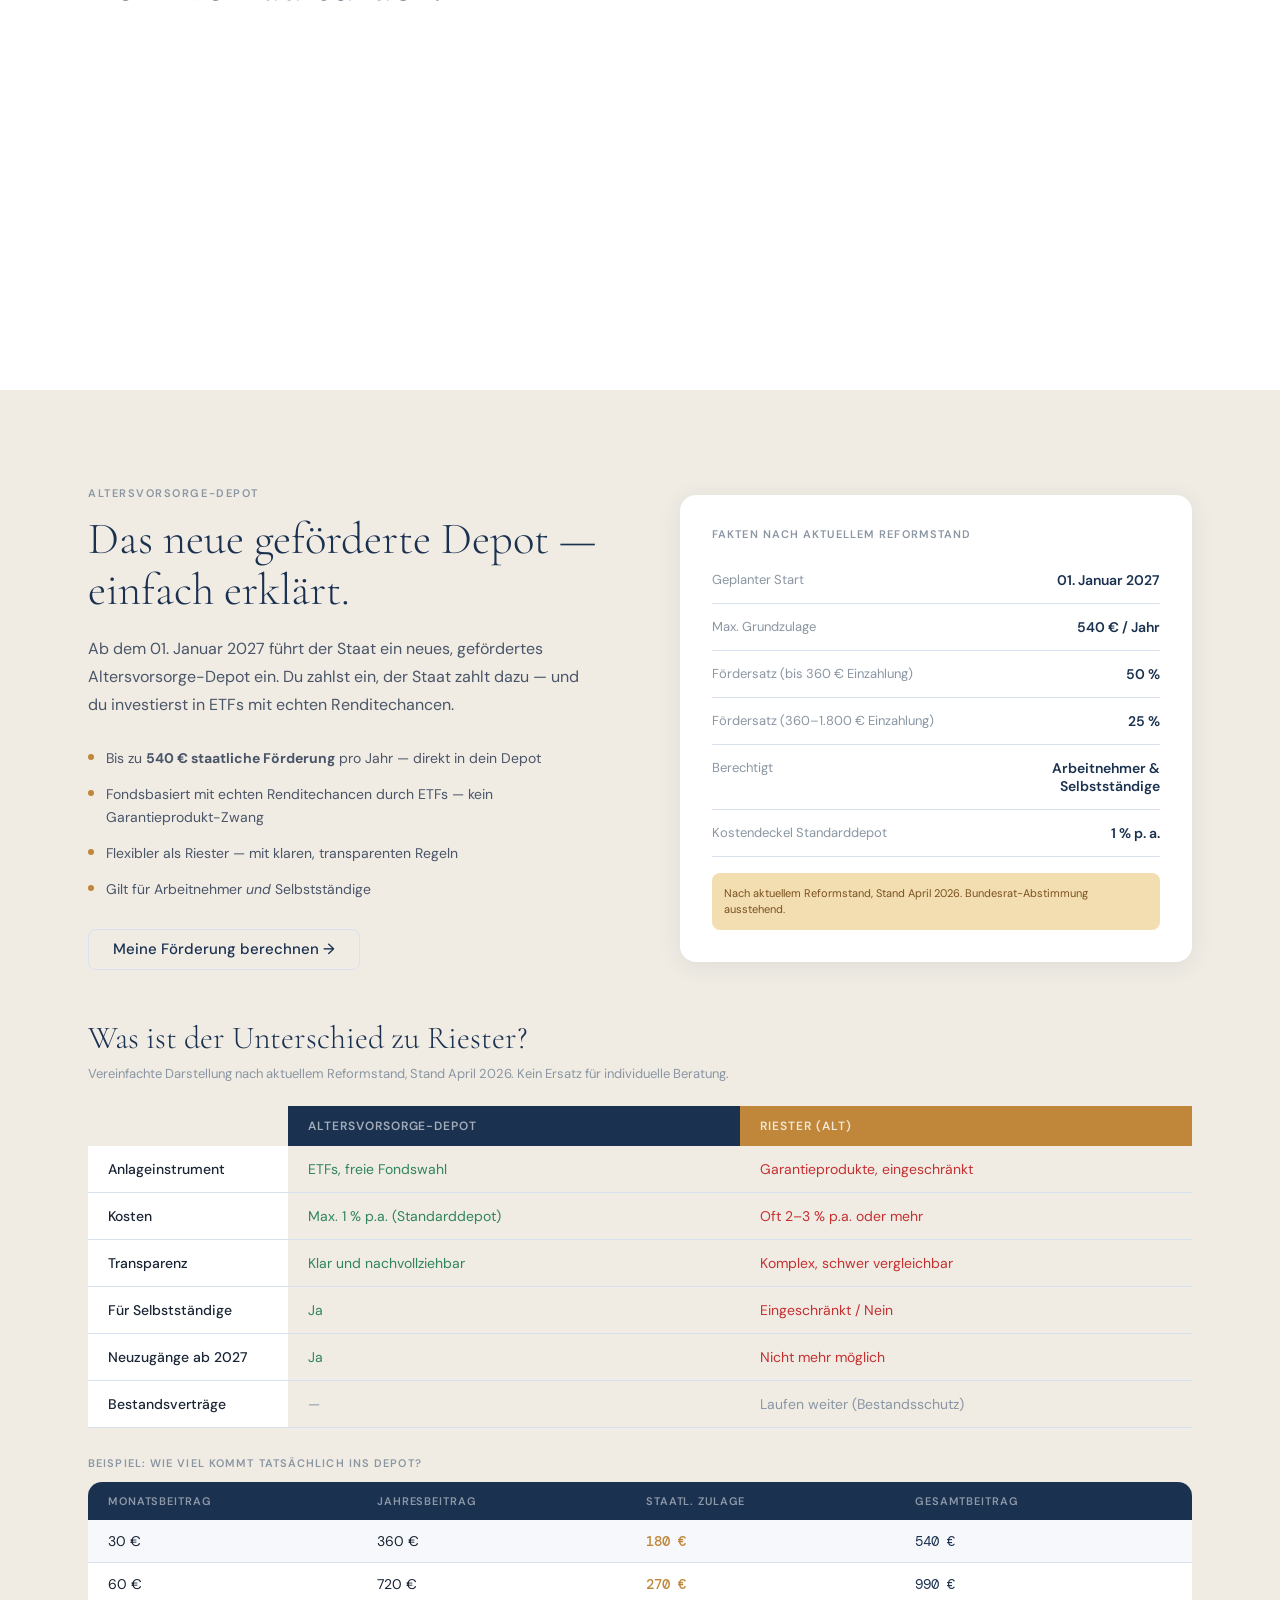
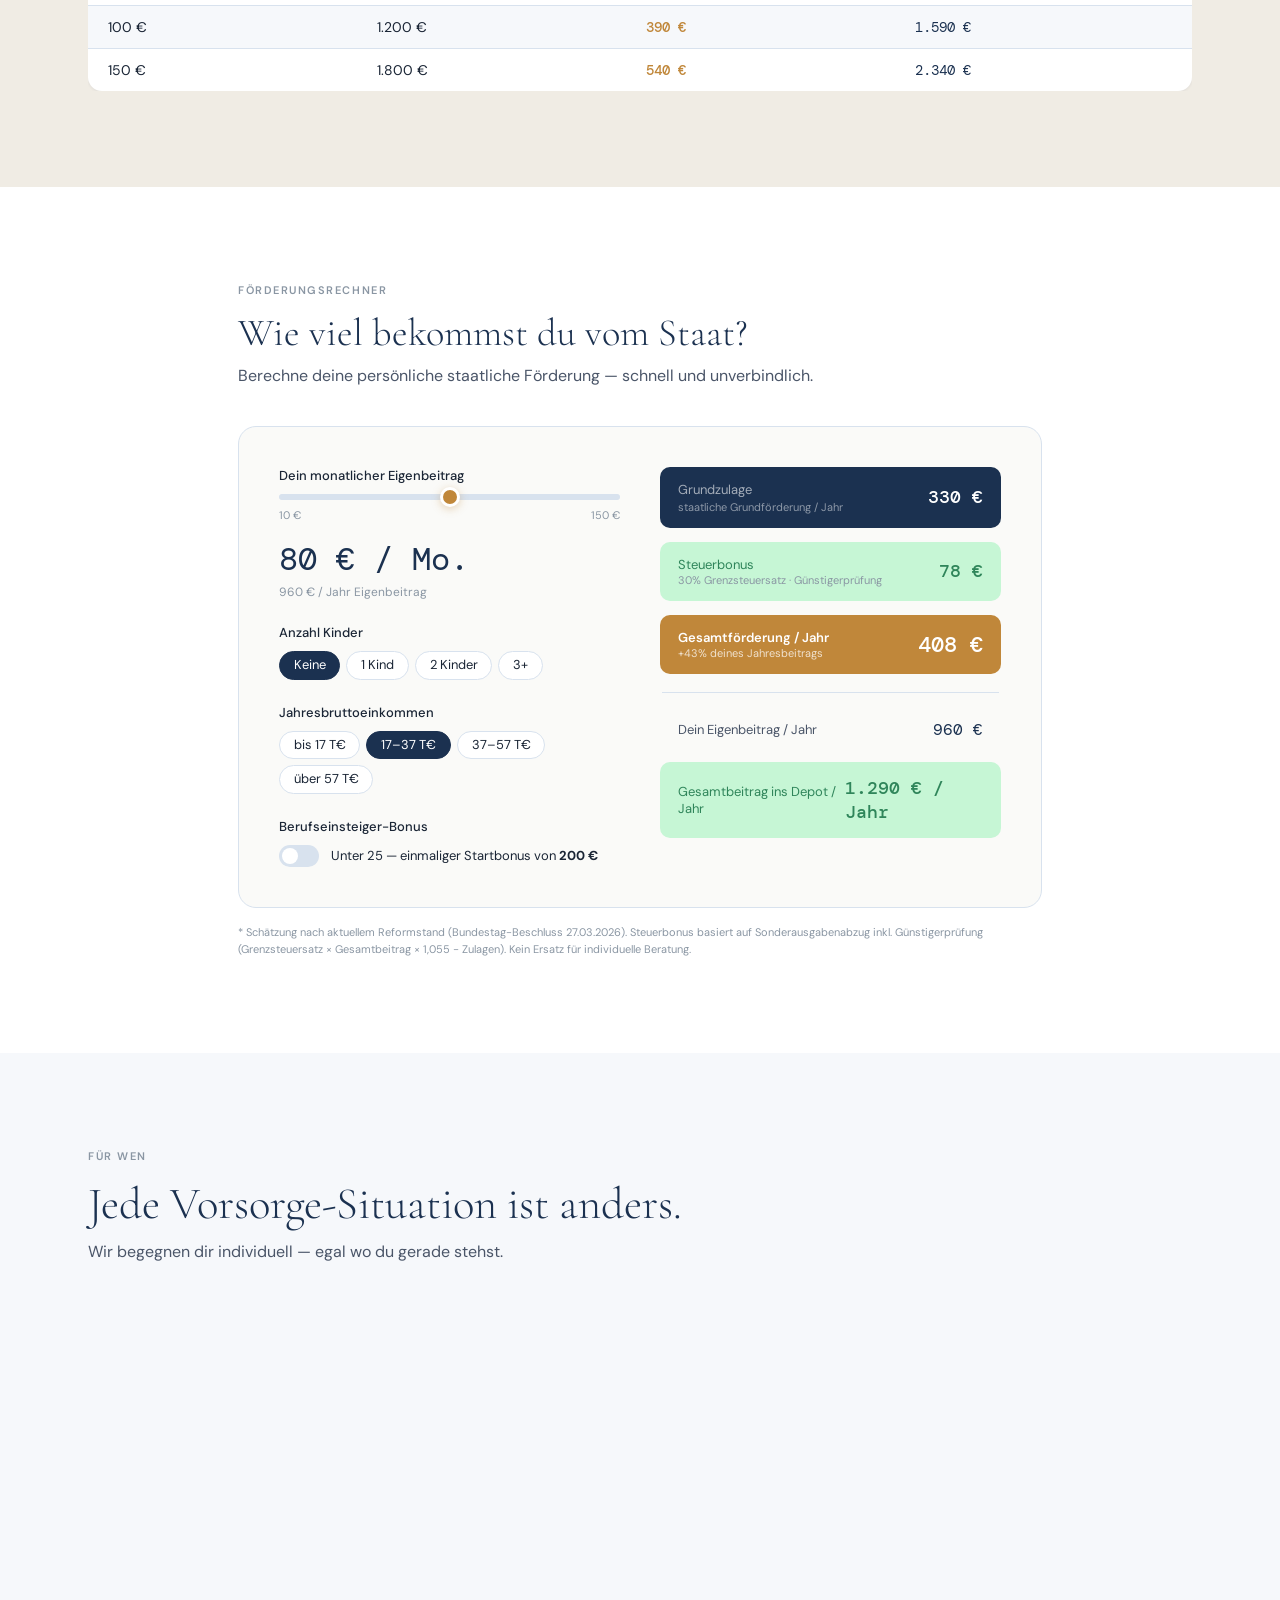
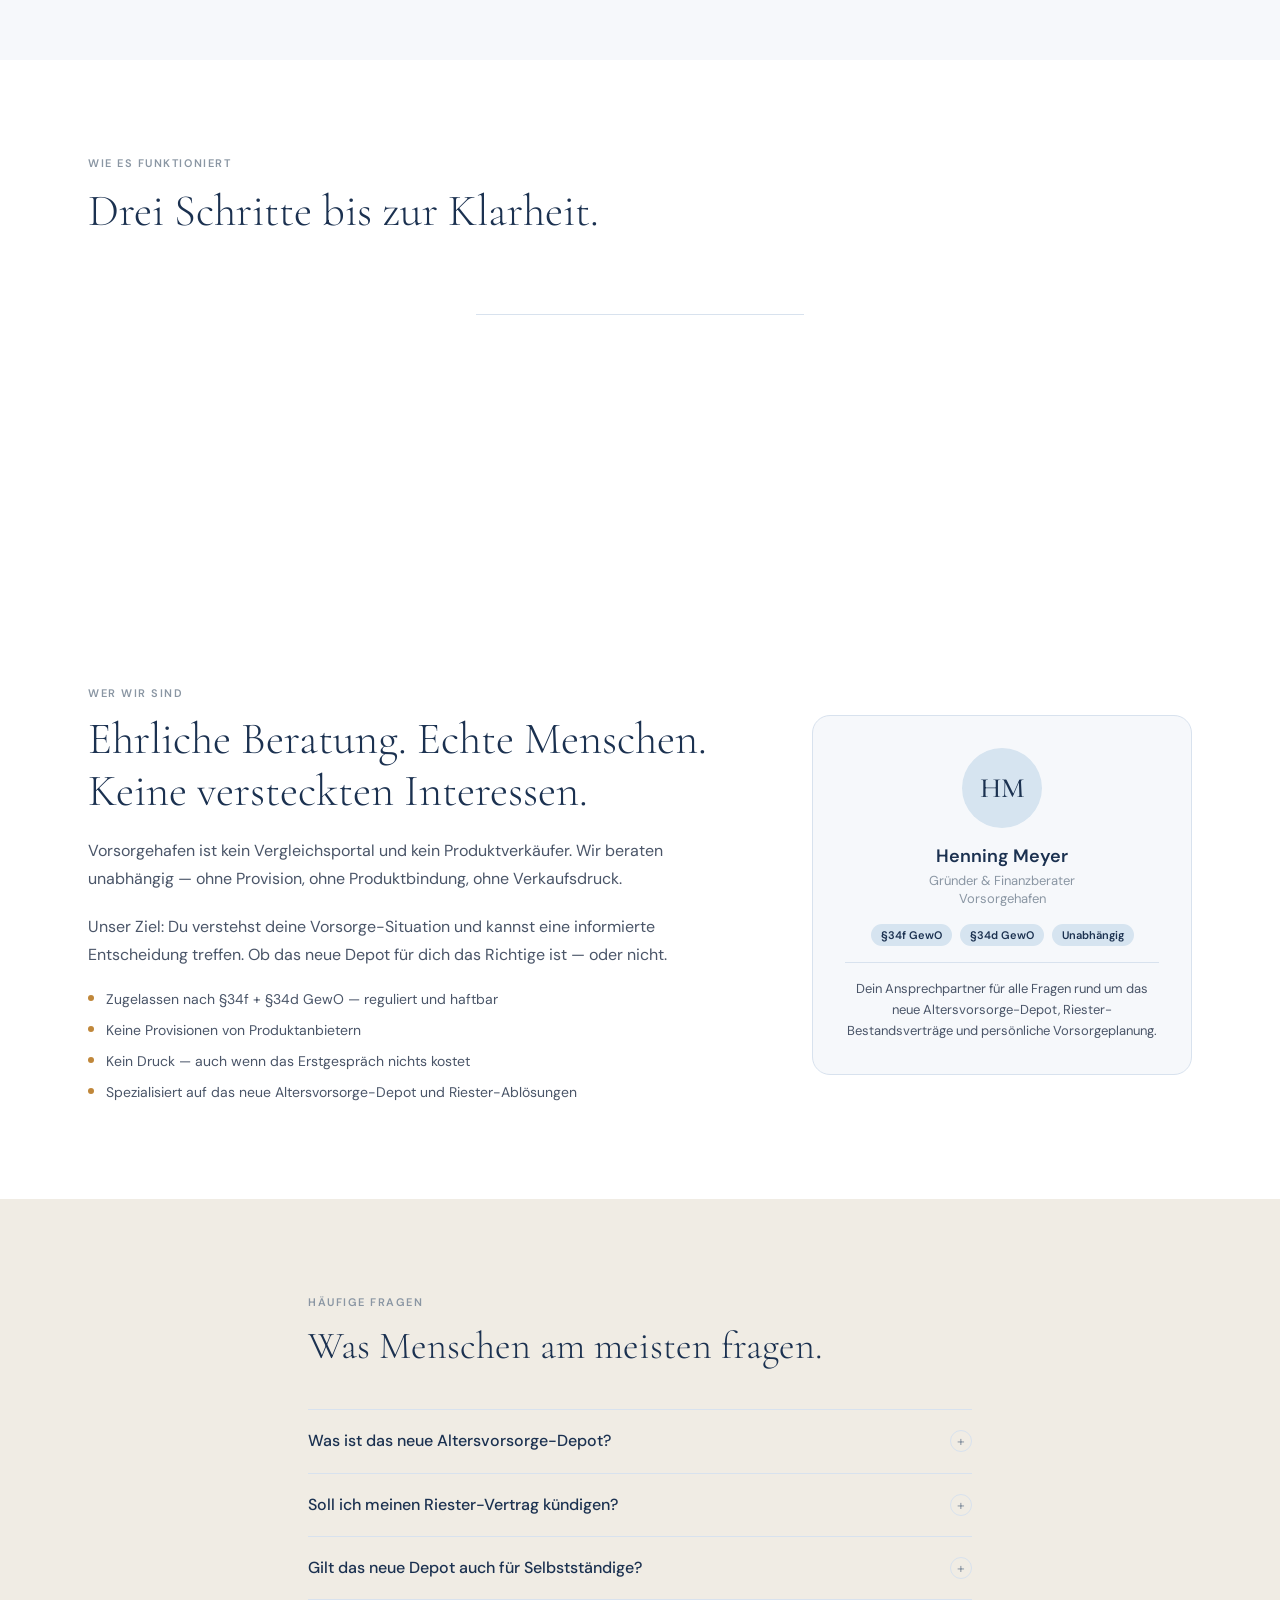
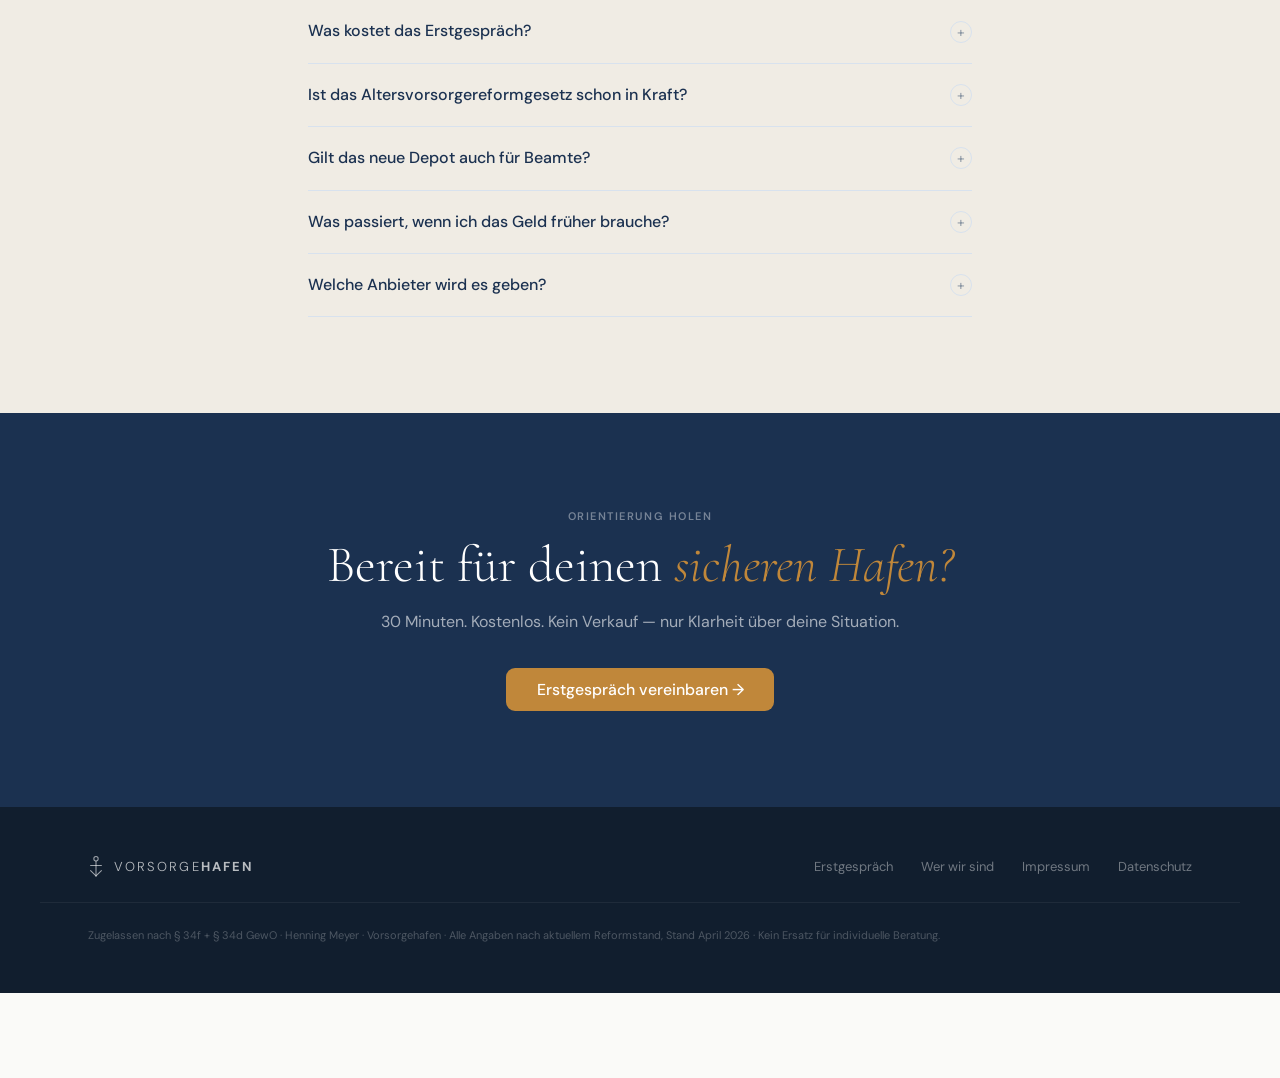
==== commit 5d58d202: "Install Vercel Web Analytics ## Vercel Web Analytics Implementation  Successfully installed and conf" ====
--- a/website/altersvorsorge-depot.html
+++ b/website/altersvorsorge-depot.html
@@ -203,6 +203,7 @@
   .foe-card-amount { font-size: 26px; }
 }
 </style>
+<script defer src="https://cdn.vercel-insights.com/v1/script.js"></script>
 </head>
 <body>
 
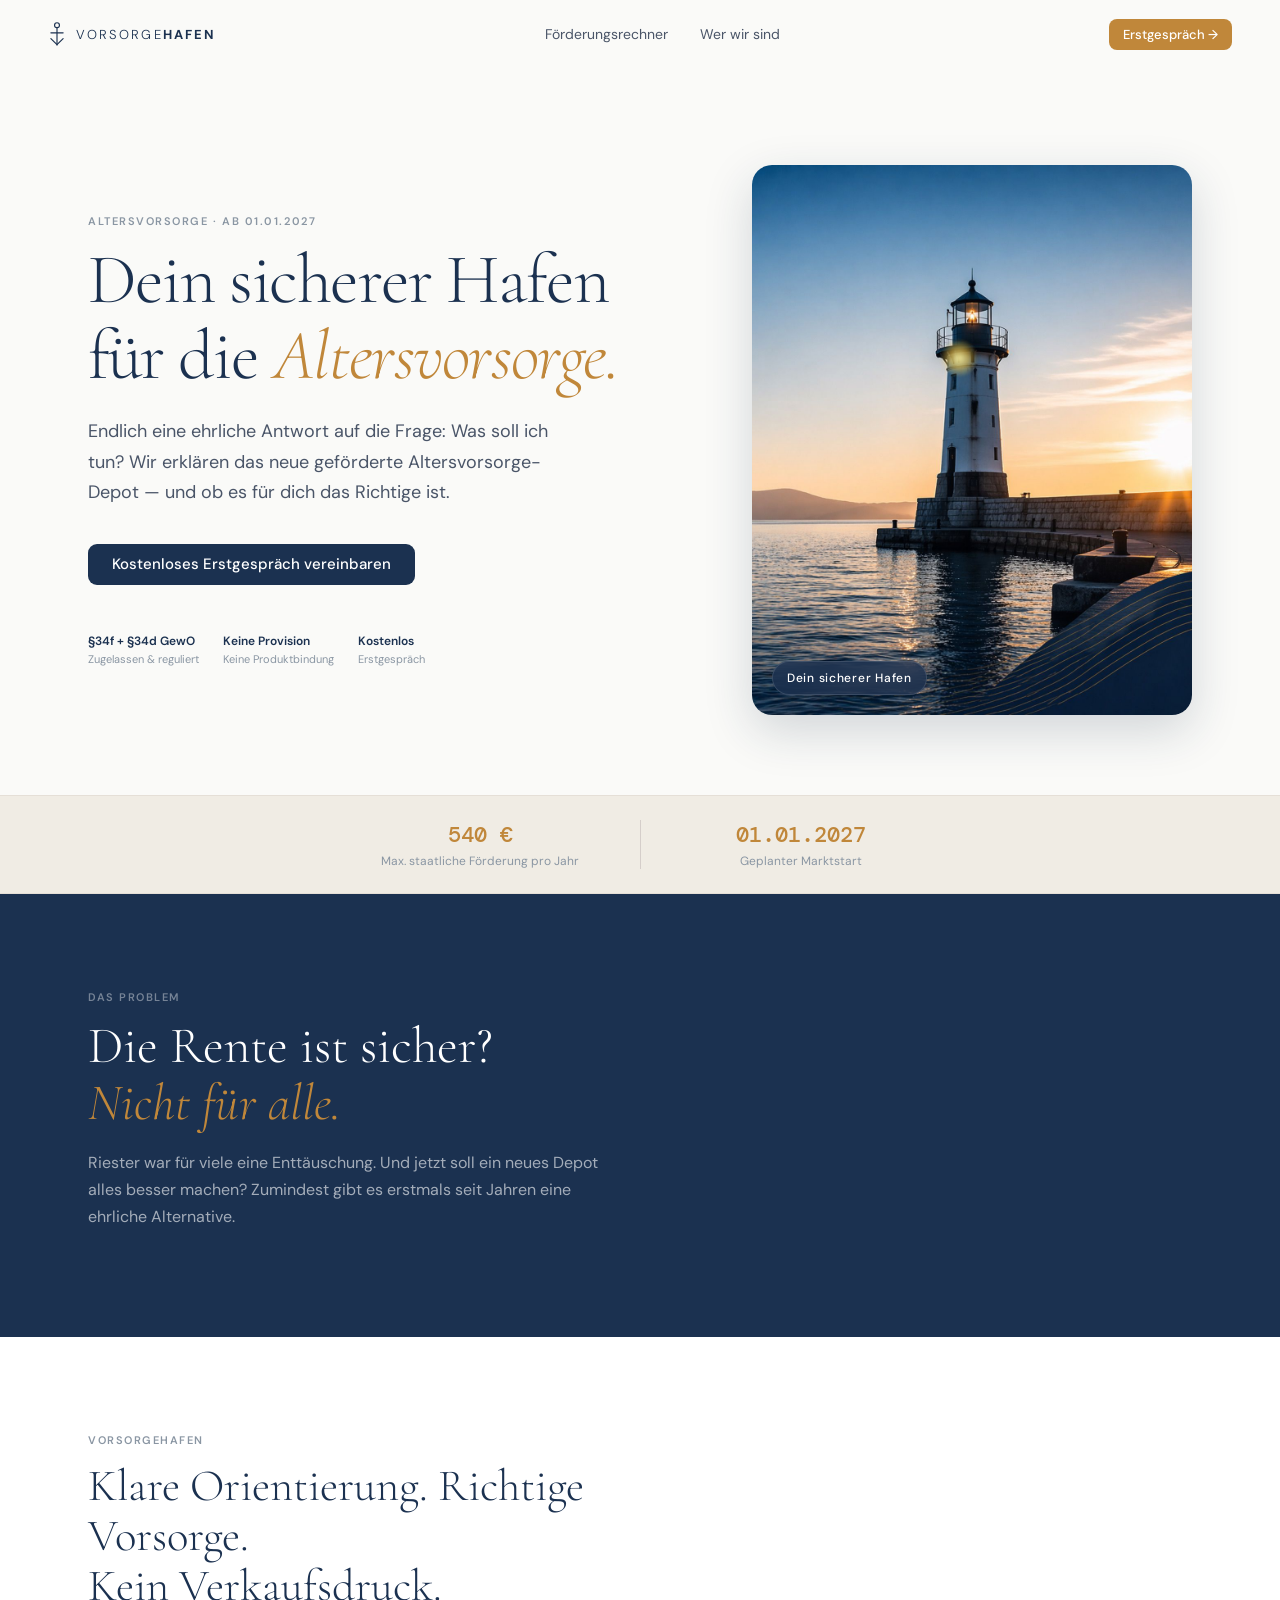
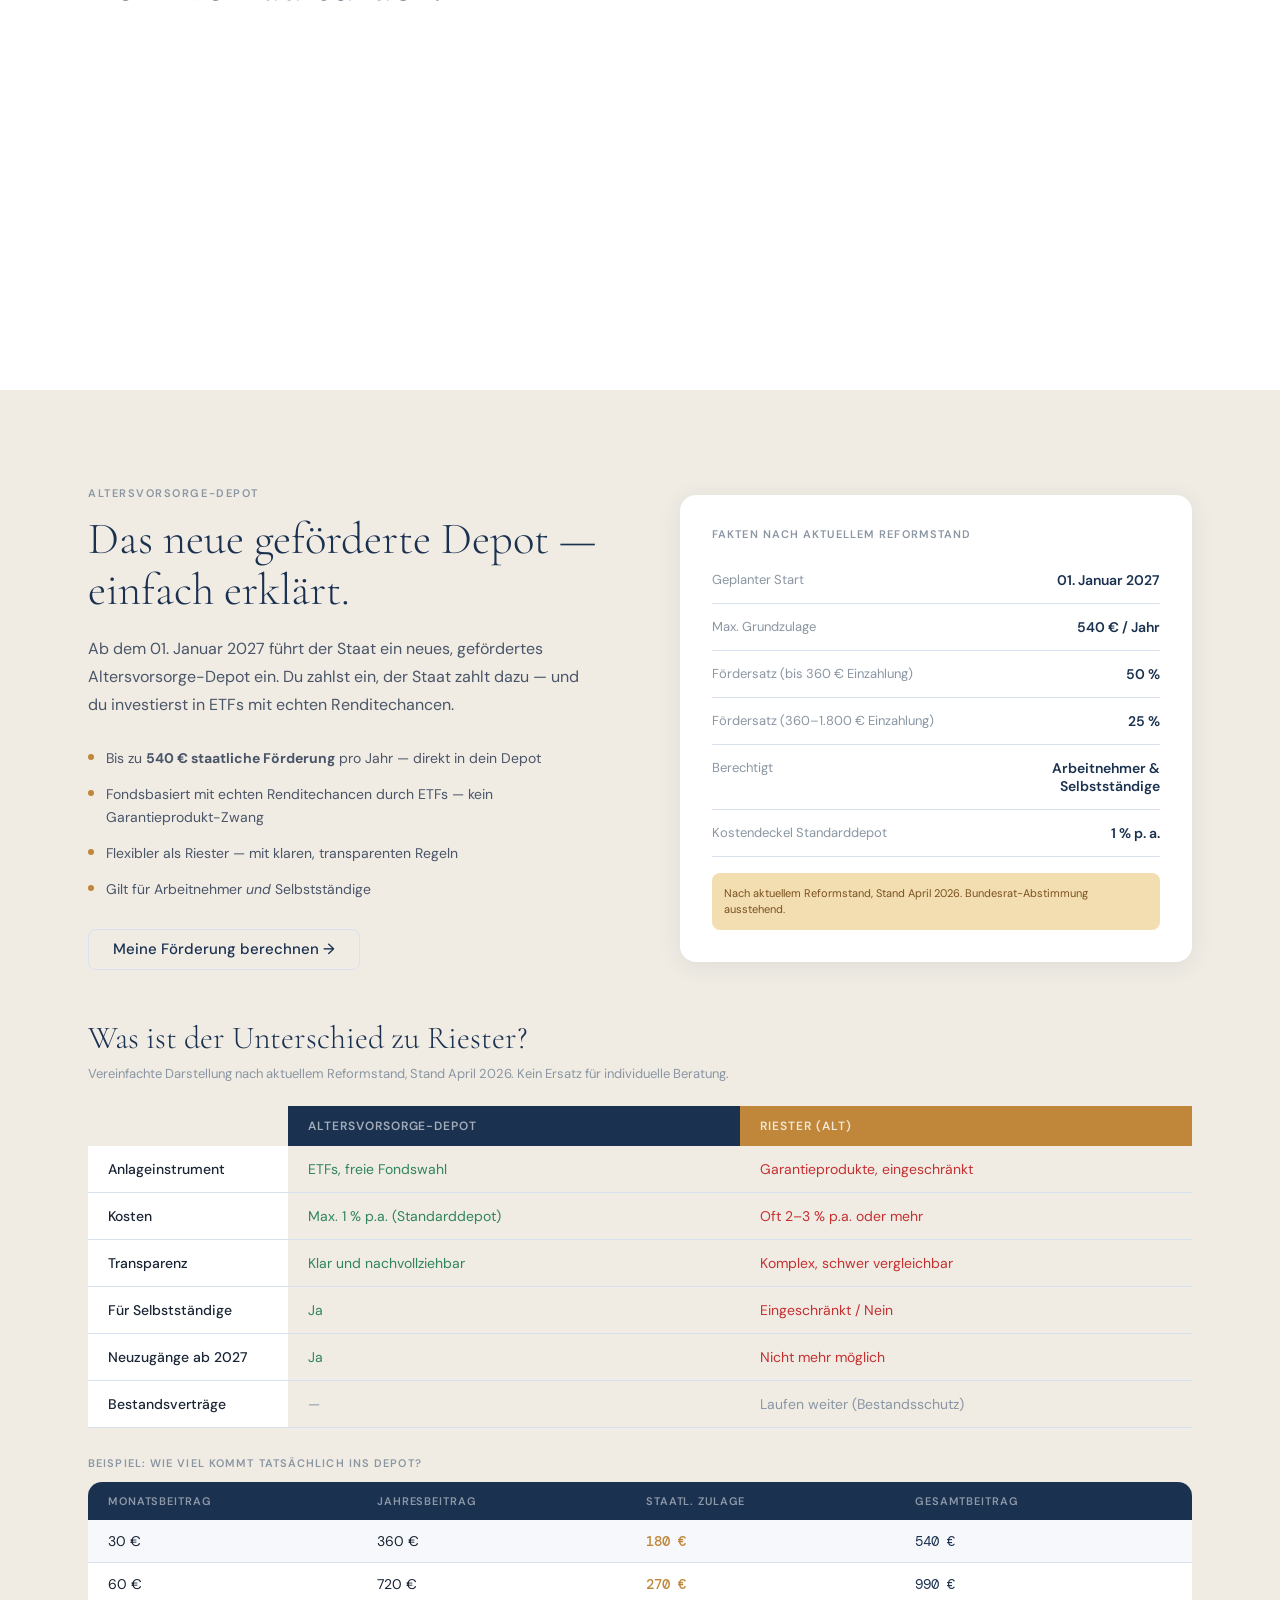
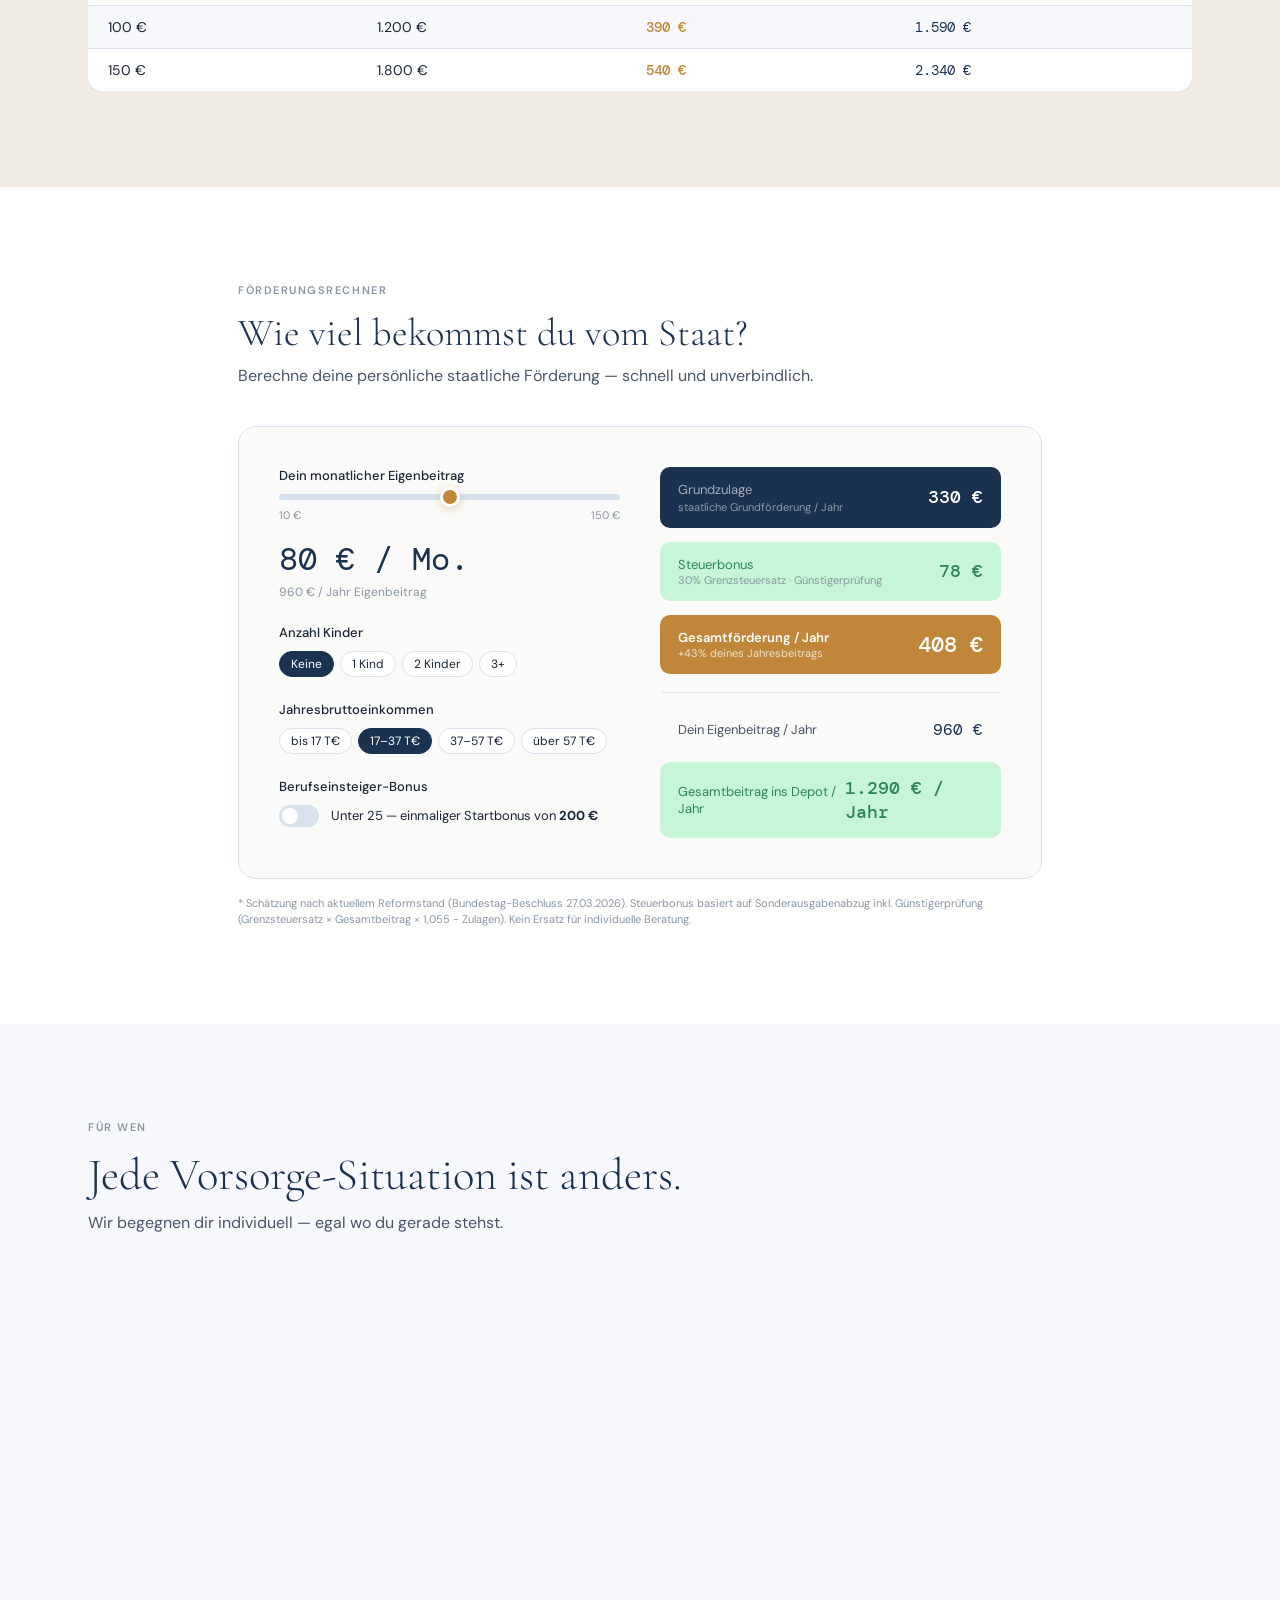
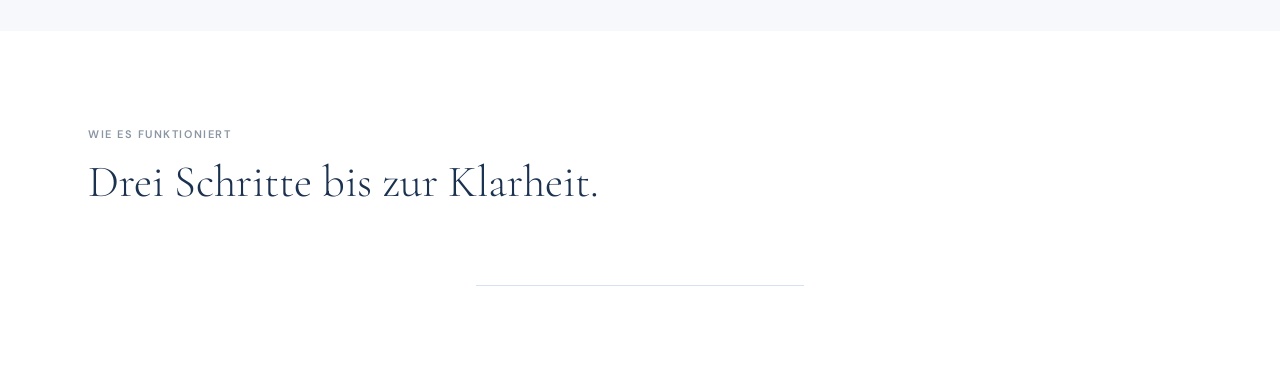
==== commit 905edcf6: "Install Vercel Web Analytics Implemented Vercel Web Analytics for this project.  ## What was impleme" ====
--- a/website/altersvorsorge-depot.html
+++ b/website/altersvorsorge-depot.html
@@ -203,7 +203,10 @@
   .foe-card-amount { font-size: 26px; }
 }
 </style>
-<script defer src="https://cdn.vercel-insights.com/v1/script.js"></script>
+<script>
+  window.va = window.va || function () { (window.vaq = window.vaq || []).push(arguments); };
+</script>
+<script defer src="/_vercel/insights/script.js"></script>
 </head>
 <body>
 
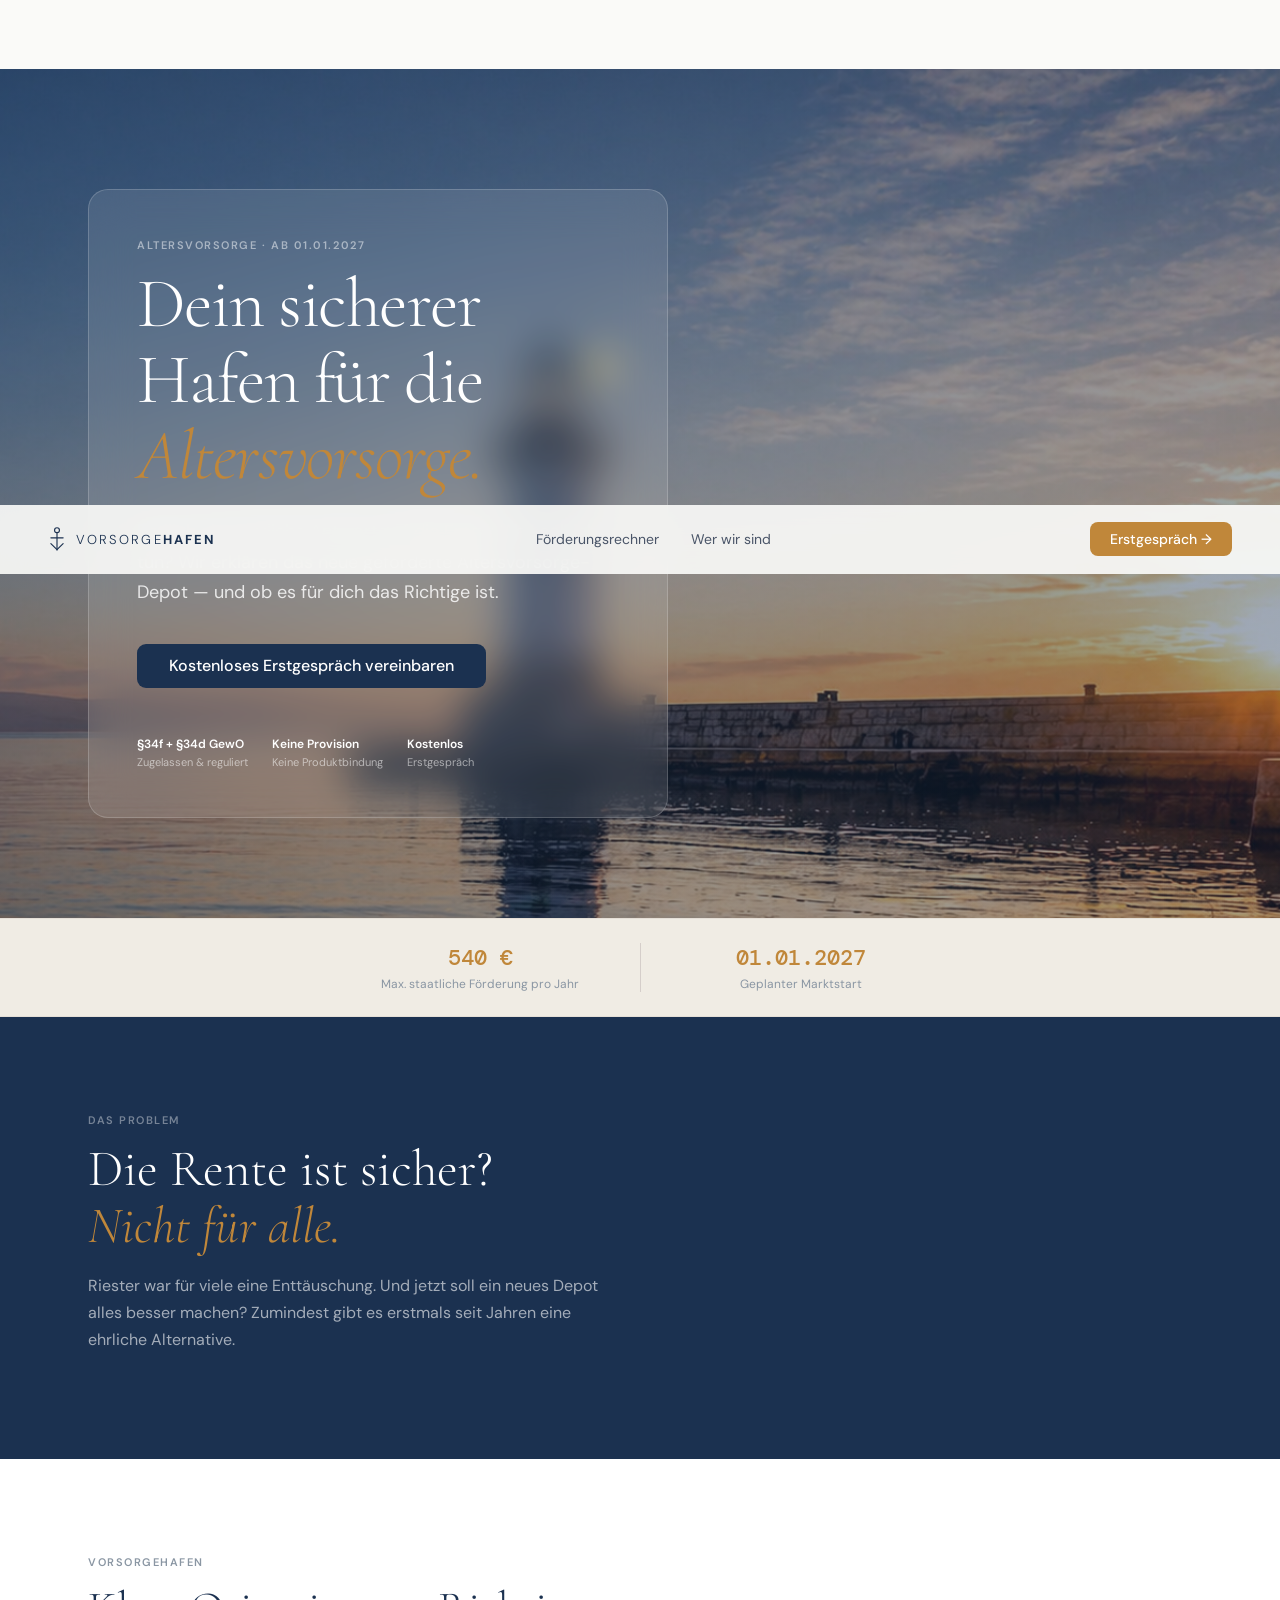
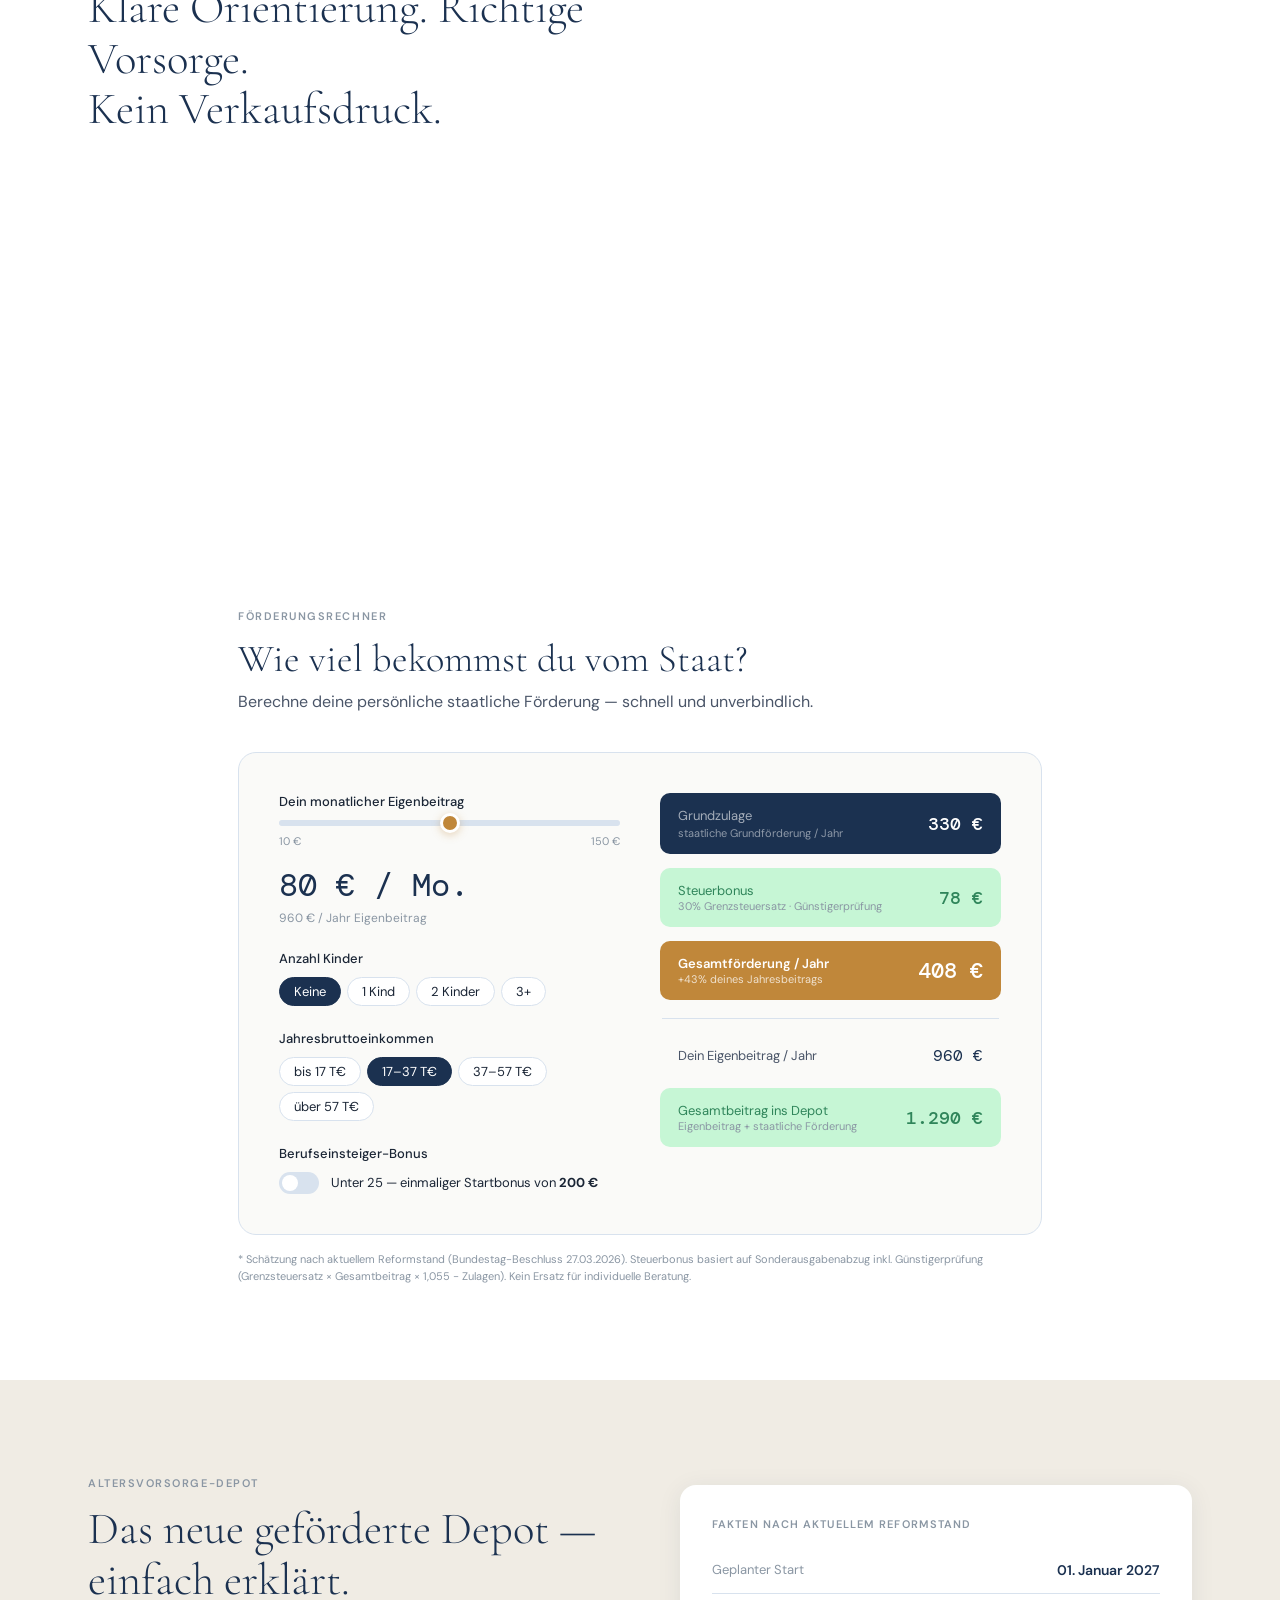
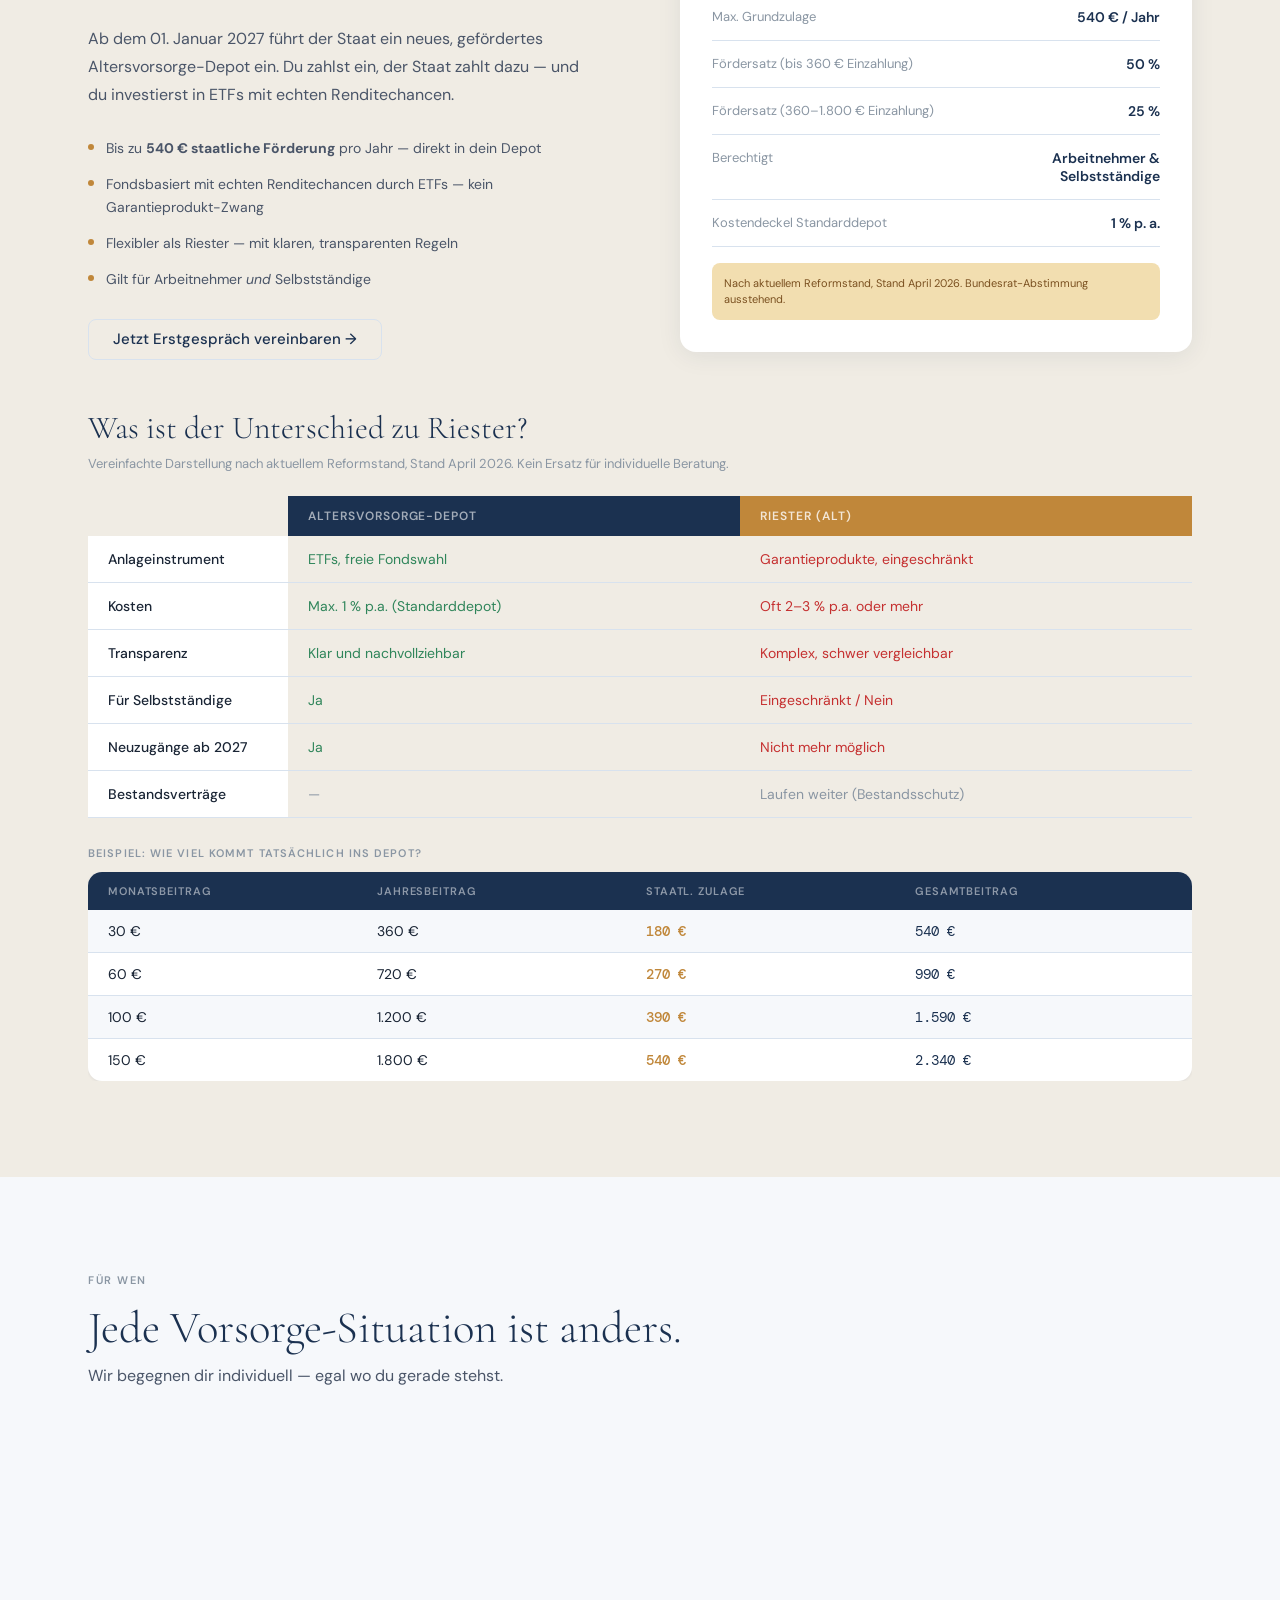
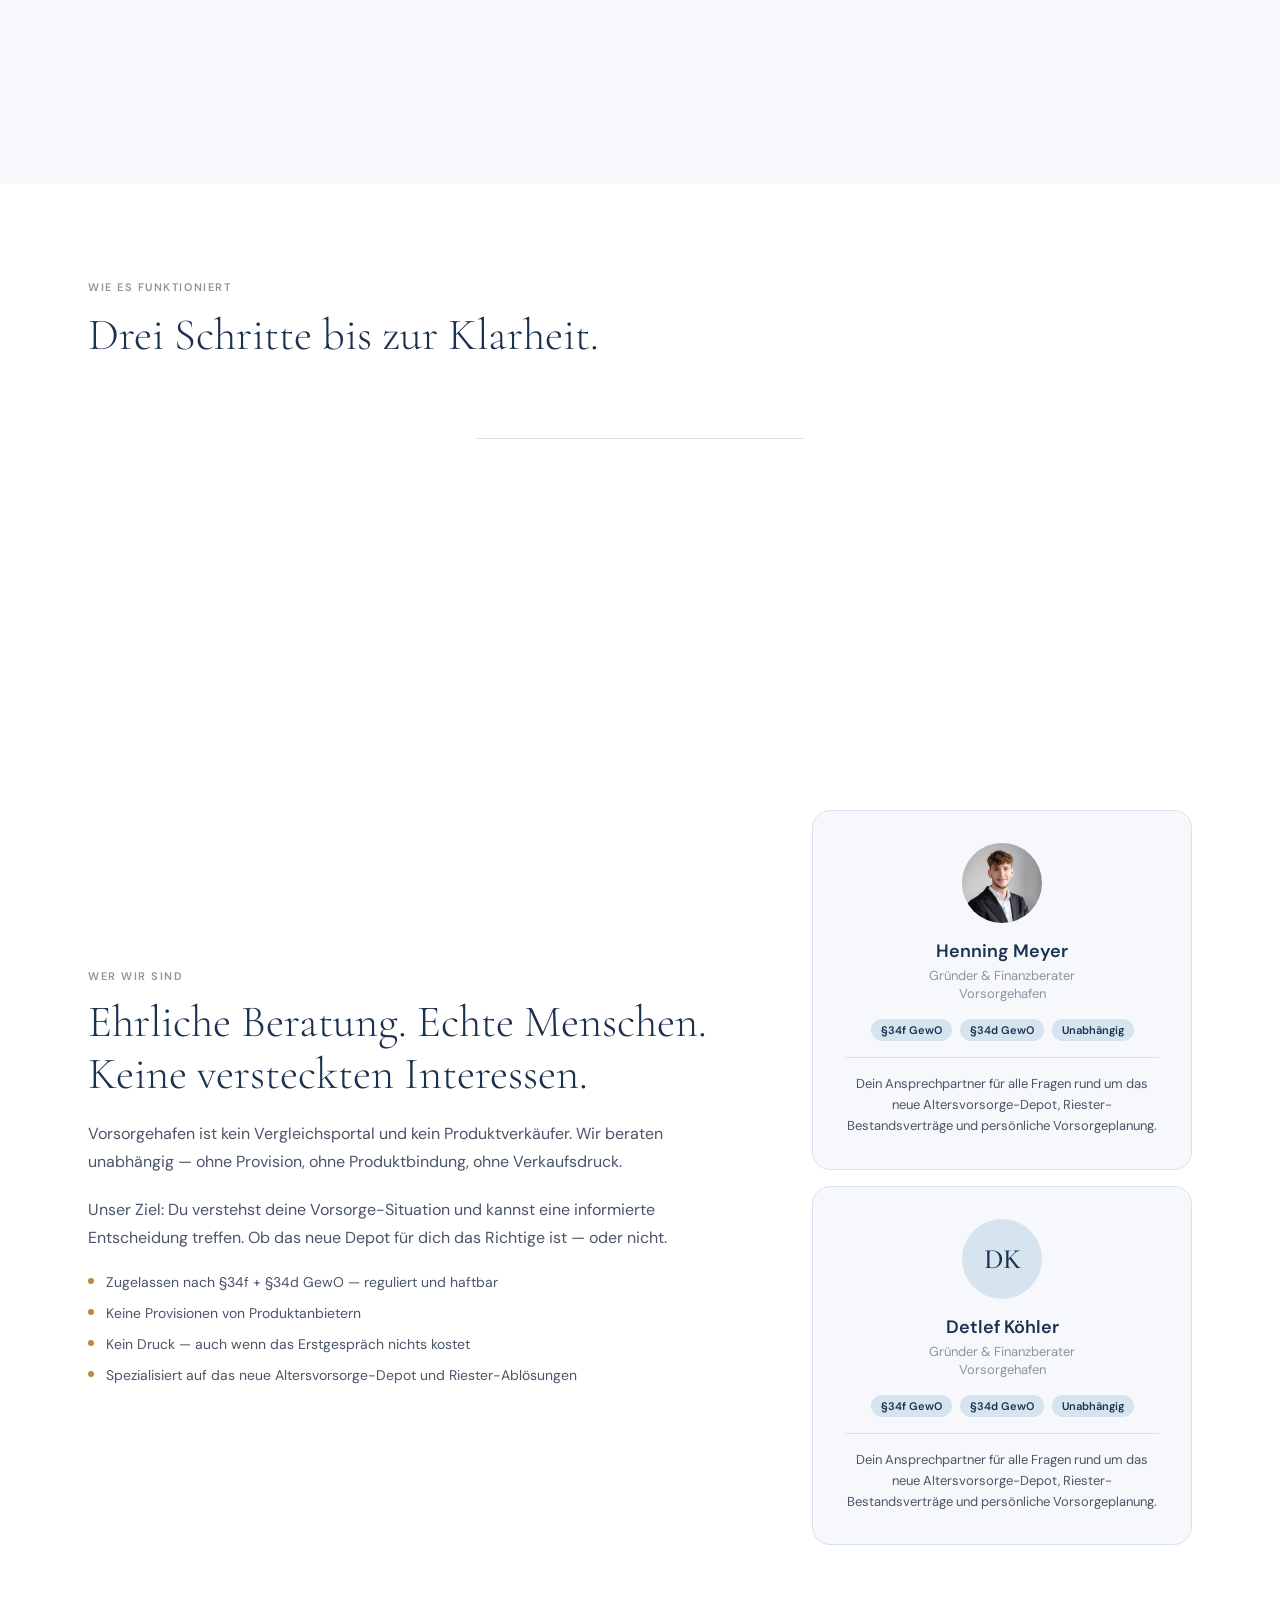
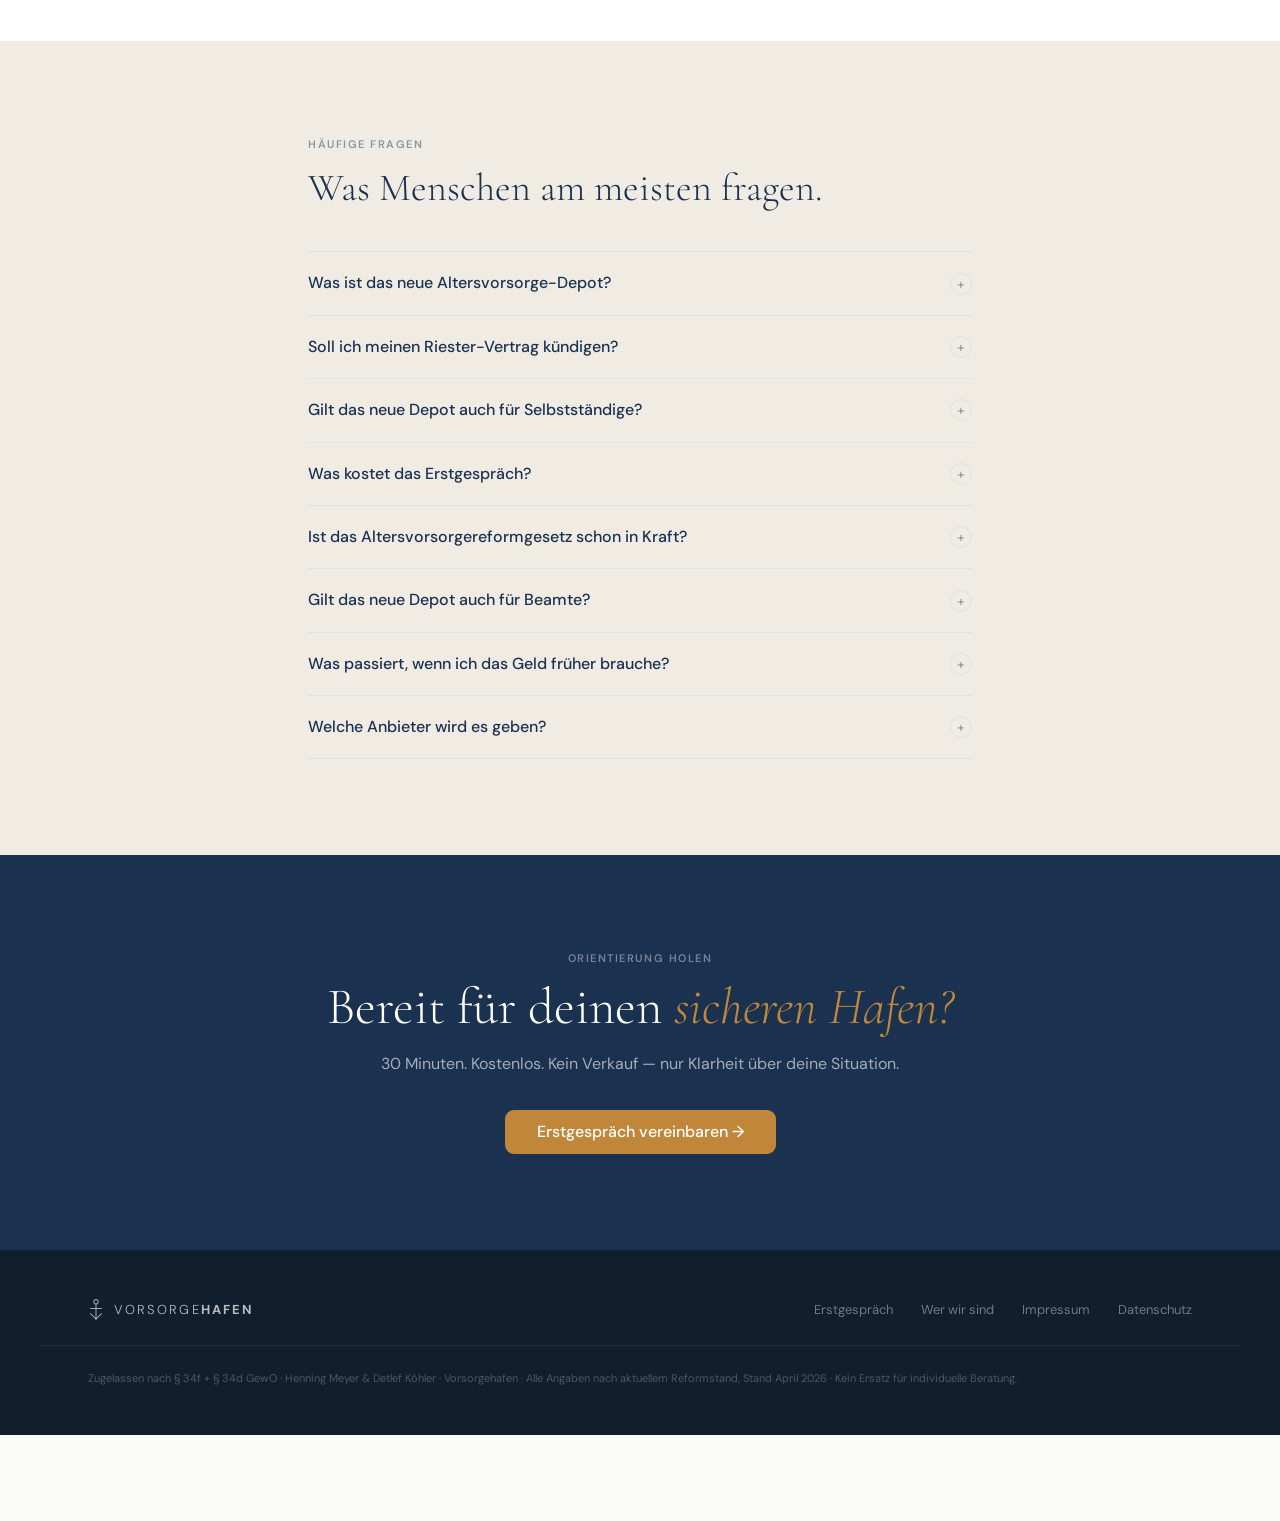
==== commit d329576f: "feat: add website seo basics and production assets" ====
--- a/website/altersvorsorge-depot.html
+++ b/website/altersvorsorge-depot.html
@@ -5,6 +5,23 @@
 <meta name="viewport" content="width=device-width, initial-scale=1.0">
 <meta http-equiv="refresh" content="0; url=index.html#depot">
 <title>Das Altersvorsorge-Depot erklärt — Vorsorgehafen</title>
+<meta name="description" content="Informationen zum Altersvorsorge-Depot bei Vorsorgehafen. Diese Seite verweist auf den entsprechenden Bereich der Startseite.">
+<link rel="canonical" href="https://www.vorsorgehafen.de/">
+<link rel="icon" type="image/svg+xml" href="favicon.svg">
+<link rel="icon" type="image/png" sizes="48x48" href="favicon.png">
+<link rel="apple-touch-icon" href="favicon.png">
+<meta name="robots" content="noindex, follow">
+<meta property="og:locale" content="de_DE">
+<meta property="og:type" content="website">
+<meta property="og:site_name" content="Vorsorgehafen">
+<meta property="og:title" content="Das Altersvorsorge-Depot erklärt — Vorsorgehafen">
+<meta property="og:description" content="Informationen zum Altersvorsorge-Depot bei Vorsorgehafen. Diese Seite verweist auf den entsprechenden Bereich der Startseite.">
+<meta property="og:url" content="https://www.vorsorgehafen.de/altersvorsorge-depot.html">
+<meta property="og:image" content="https://www.vorsorgehafen.de/assets/lighthouse.jpg">
+<meta name="twitter:card" content="summary_large_image">
+<meta name="twitter:title" content="Das Altersvorsorge-Depot erklärt — Vorsorgehafen">
+<meta name="twitter:description" content="Informationen zum Altersvorsorge-Depot bei Vorsorgehafen. Diese Seite verweist auf den entsprechenden Bereich der Startseite.">
+<meta name="twitter:image" content="https://www.vorsorgehafen.de/assets/lighthouse.jpg">
 <link rel="preconnect" href="https://fonts.googleapis.com">
 <link href="https://fonts.googleapis.com/css2?family=Cormorant+Garamond:ital,wght@0,300;0,400;0,500;1,300;1,400&family=DM+Sans:wght@300;400;500;600&family=DM+Mono:wght@400;500&display=swap" rel="stylesheet">
 <style>
@@ -203,10 +220,6 @@
   .foe-card-amount { font-size: 26px; }
 }
 </style>
-<script>
-  window.va = window.va || function () { (window.vaq = window.vaq || []).push(arguments); };
-</script>
-<script defer src="/_vercel/insights/script.js"></script>
 </head>
 <body>
 
